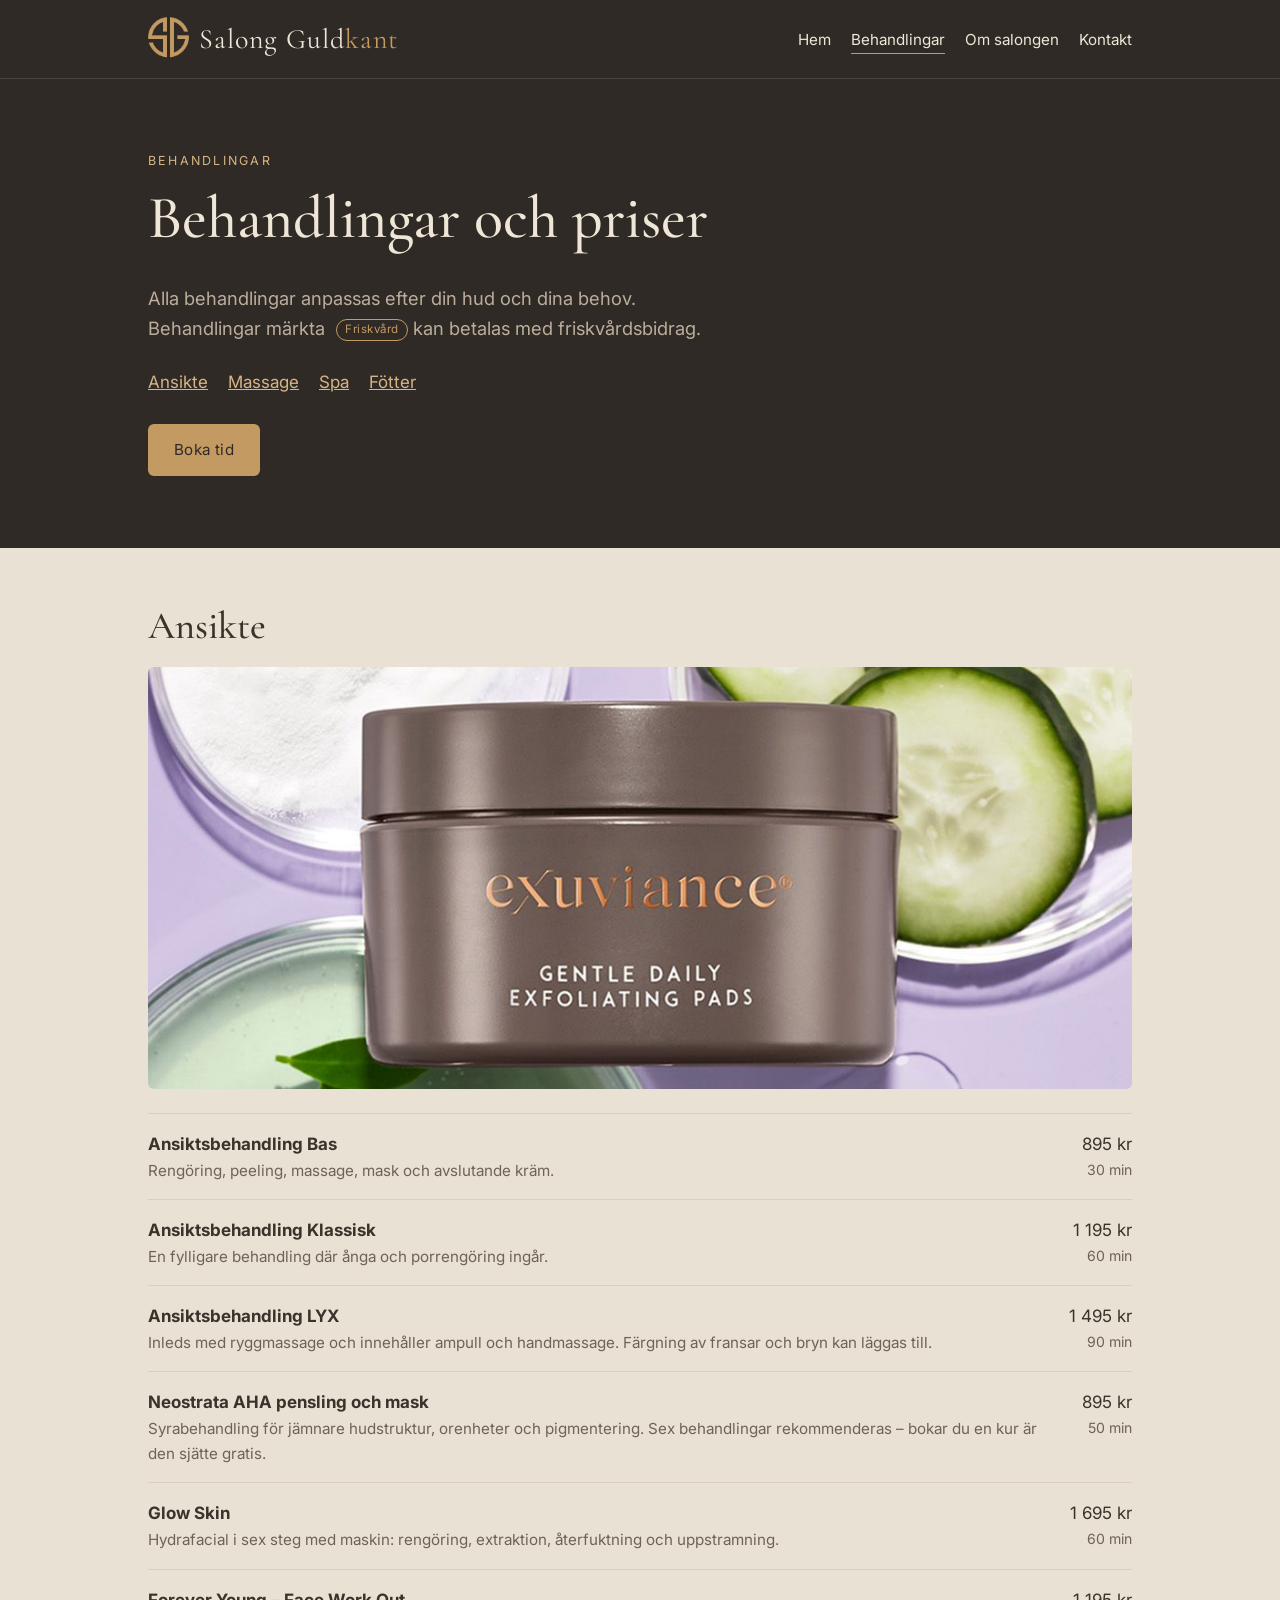
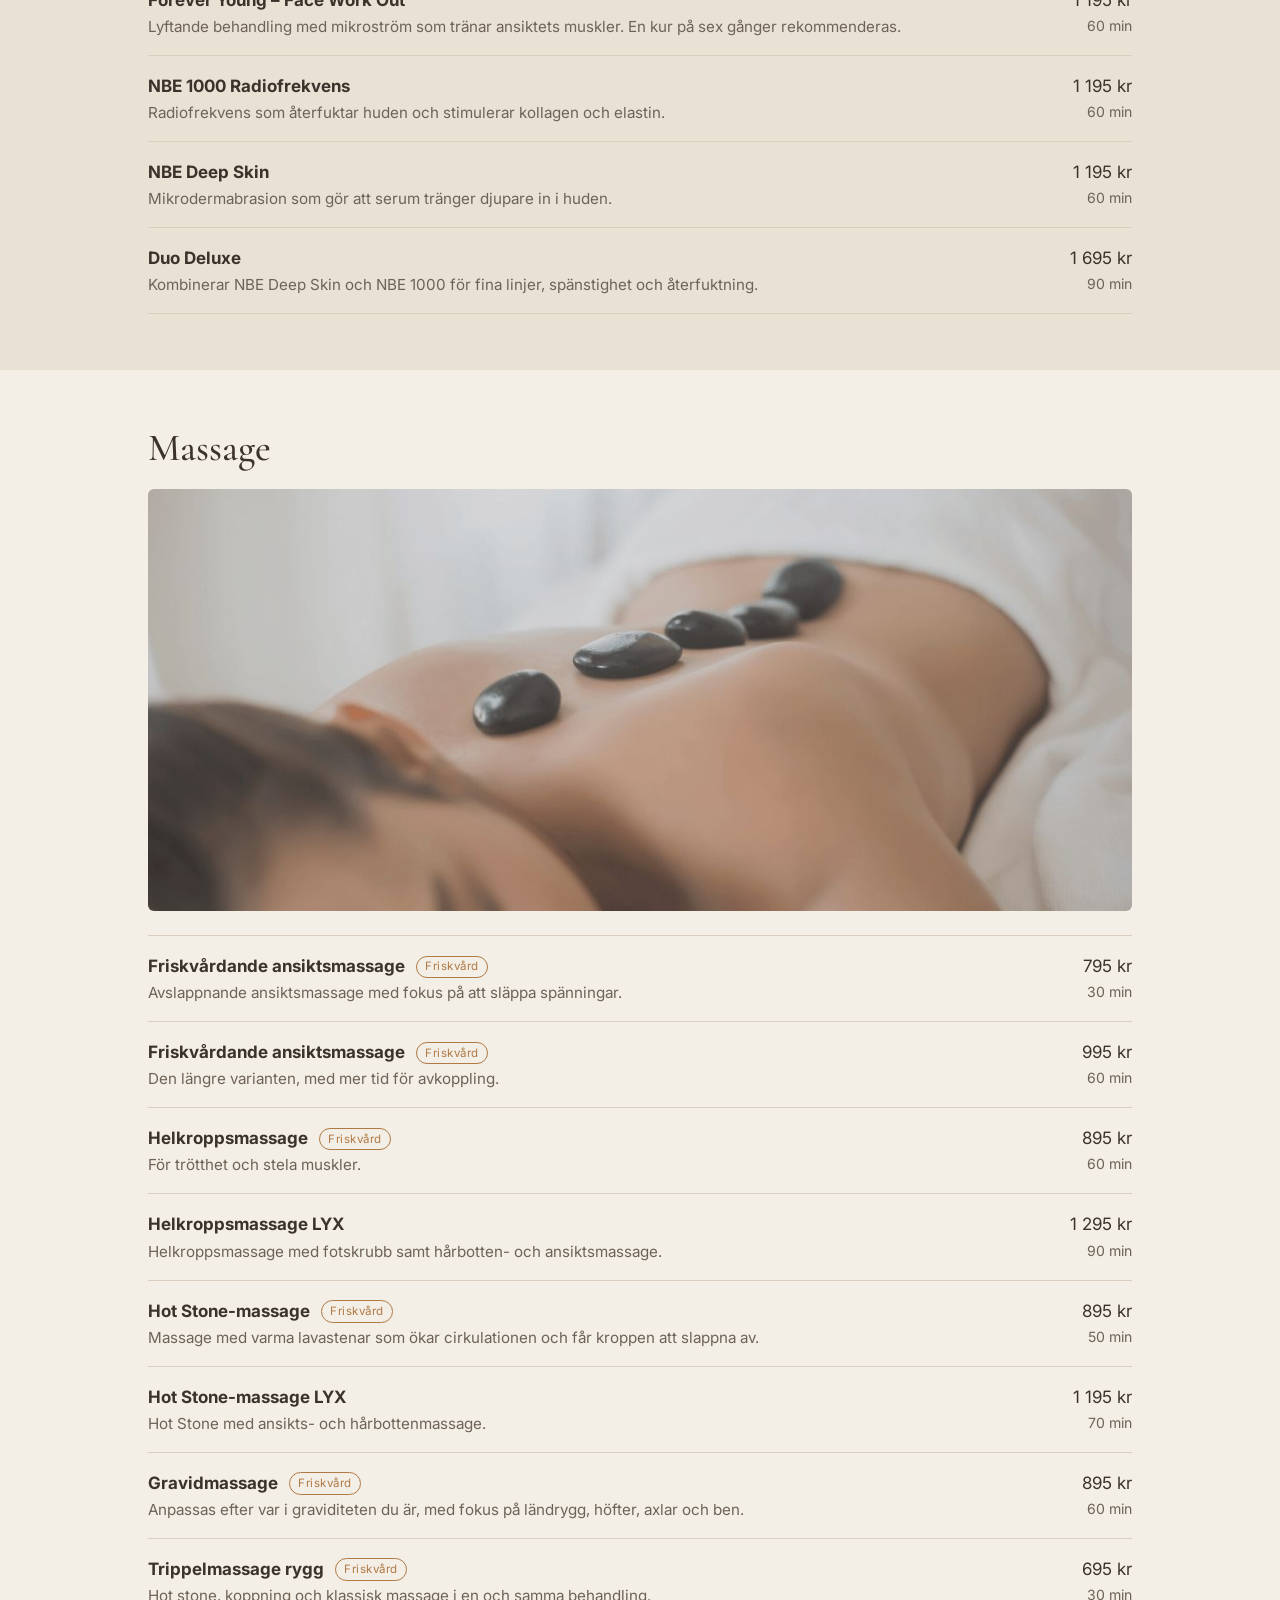
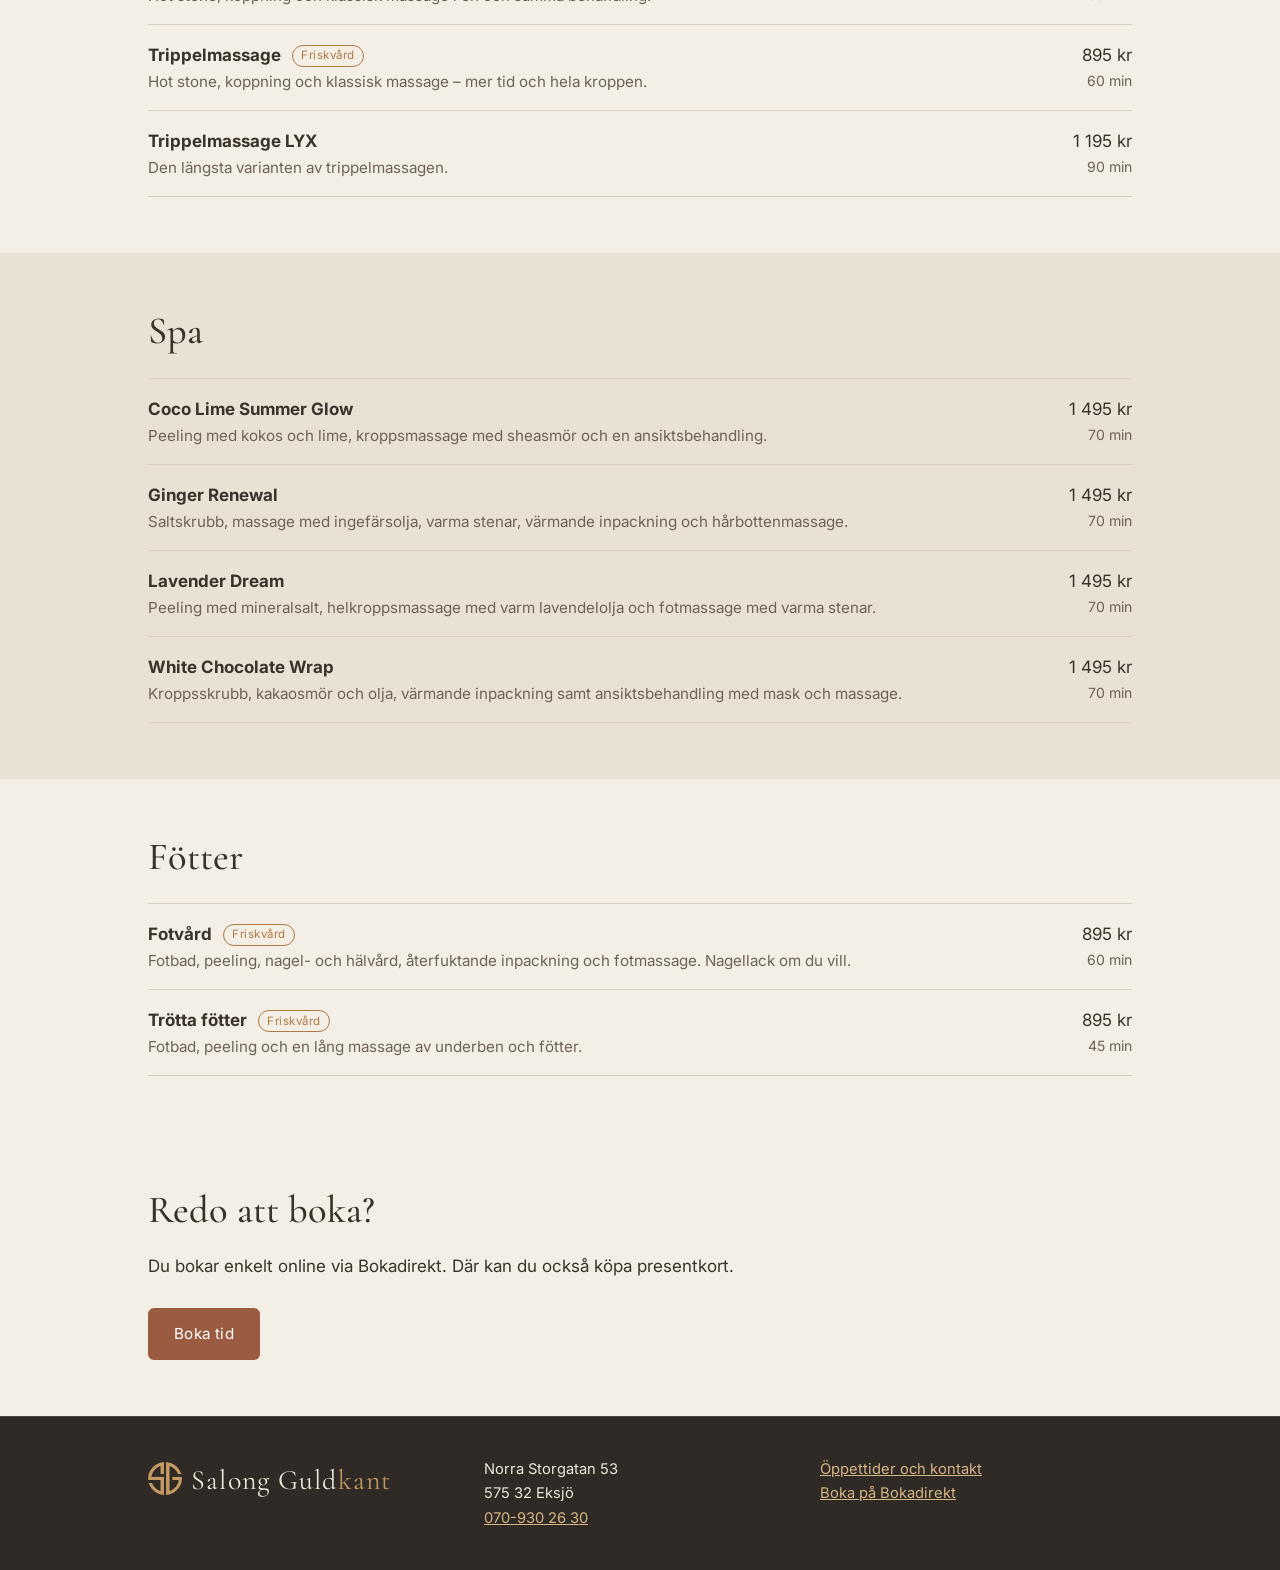
==== behandlingar.html @ a6090710 "Fast sidhuvud och bokningsrad på mobil Co-Authored-By: Claude Opus 5.5 <noreply@anthropic.com> Claud" ====
<!doctype html>
<html lang="sv">
<head>
  <meta charset="utf-8">
  <meta name="viewport" content="width=device-width, initial-scale=1">
  <title>Behandlingar och priser – Salong Guldkant, Eksjö</title>
  <meta name="description" content="Ansiktsbehandlingar, massage, spa och fotvård hos Salong Guldkant i Eksjö – med priser och tider.">
  <link rel="preconnect" href="https://fonts.googleapis.com">
  <link rel="preconnect" href="https://fonts.gstatic.com" crossorigin>
  <link href="https://fonts.googleapis.com/css2?family=Cormorant+Garamond:wght@500&family=Inter:wght@400;600&display=swap" rel="stylesheet">
  <link rel="stylesheet" href="css/style.css">
  <link rel="icon" type="image/png" href="bilder/favicon.png">
</head>
<body>

  <header class="sidhuvud">
    <div class="behallare">
      <a class="logga" href="index.html"><img src="bilder/logo.png" alt="" width="41" height="44"><span>Salong Guld<span class="guldtext">kant</span></span></a>
      <nav class="meny" aria-label="Huvudmeny">
        <ul>
          <li><a href="index.html">Hem</a></li>
          <li><a href="behandlingar.html" aria-current="page">Behandlingar</a></li>
          <li><a href="om.html">Om salongen</a></li>
          <li><a href="kontakt.html">Kontakt</a></li>
        </ul>
      </nav>
    </div>
  </header>

  <main>
    <section class="hjalte">
      <div class="behallare">
        <p class="overrubrik">Behandlingar</p>
        <h1>Behandlingar och priser</h1>
        <p class="ingress">Alla behandlingar anpassas efter din hud och dina behov. Behandlingar märkta <span class="etikett">Friskvård</span> kan betalas med friskvårdsbidrag.</p>
        <nav class="kategorinav" aria-label="Kategorier">
          <a href="#ansikte">Ansikte</a>
          <a href="#massage">Massage</a>
          <a href="#spa">Spa</a>
          <a href="#fotter">Fötter</a>
        </nav>
        <div class="knapprad">
          <a class="knapp" href="https://www.bokadirekt.se/places/salong-guldkant-137428" target="_blank" rel="noopener">Boka tid</a>
        </div>
      </div>
    </section>

    <section class="sektion sektion--yta" id="ansikte">
      <div class="behallare">
        <h2>Ansikte</h2>
        <figure class="sektionsbild"><img src="bilder/exuviance-exfoliating-pads.jpg" alt="Exuviance Gentle Daily Exfoliating Pads med gurka och gröna blad" loading="lazy"></figure>
        <ul class="prislista">
          <li>
            <span><strong>Ansiktsbehandling Bas</strong>
              <span class="beskrivning">Rengöring, peeling, massage, mask och avslutande kräm.</span></span>
            <span class="pris">895&nbsp;kr<span class="tid">30 min</span></span>
          </li>
          <li>
            <span><strong>Ansiktsbehandling Klassisk</strong>
              <span class="beskrivning">En fylligare behandling där ånga och porrengöring ingår.</span></span>
            <span class="pris">1&nbsp;195&nbsp;kr<span class="tid">60 min</span></span>
          </li>
          <li>
            <span><strong>Ansiktsbehandling LYX</strong>
              <span class="beskrivning">Inleds med ryggmassage och innehåller ampull och handmassage. Färgning av fransar och bryn kan läggas till.</span></span>
            <span class="pris">1&nbsp;495&nbsp;kr<span class="tid">90 min</span></span>
          </li>
          <li>
            <span><strong>Neostrata AHA pensling och mask</strong>
              <span class="beskrivning">Syrabehandling för jämnare hudstruktur, orenheter och pigmentering. Sex behandlingar rekommenderas – bokar du en kur är den sjätte gratis.</span></span>
            <span class="pris">895&nbsp;kr<span class="tid">50 min</span></span>
          </li>
          <li>
            <span><strong>Glow Skin</strong>
              <span class="beskrivning">Hydrafacial i sex steg med maskin: rengöring, extraktion, återfuktning och uppstramning.</span></span>
            <span class="pris">1&nbsp;695&nbsp;kr<span class="tid">60 min</span></span>
          </li>
          <li>
            <span><strong>Forever Young – Face Work Out</strong>
              <span class="beskrivning">Lyftande behandling med mikroström som tränar ansiktets muskler. En kur på sex gånger rekommenderas.</span></span>
            <span class="pris">1&nbsp;195&nbsp;kr<span class="tid">60 min</span></span>
          </li>
          <li>
            <span><strong>NBE 1000 Radiofrekvens</strong>
              <span class="beskrivning">Radiofrekvens som återfuktar huden och stimulerar kollagen och elastin.</span></span>
            <span class="pris">1&nbsp;195&nbsp;kr<span class="tid">60 min</span></span>
          </li>
          <li>
            <span><strong>NBE Deep Skin</strong>
              <span class="beskrivning">Mikrodermabrasion som gör att serum tränger djupare in i huden.</span></span>
            <span class="pris">1&nbsp;195&nbsp;kr<span class="tid">60 min</span></span>
          </li>
          <li>
            <span><strong>Duo Deluxe</strong>
              <span class="beskrivning">Kombinerar NBE Deep Skin och NBE 1000 för fina linjer, spänstighet och återfuktning.</span></span>
            <span class="pris">1&nbsp;695&nbsp;kr<span class="tid">90 min</span></span>
          </li>
        </ul>
      </div>
    </section>
    <section class="sektion" id="massage">
      <div class="behallare">
        <h2>Massage</h2>
        <figure class="sektionsbild"><img src="bilder/hot-stone.jpg" alt="Varma stenar på ryggen under en hot stone-massage" loading="lazy"></figure>
        <ul class="prislista">
          <li>
            <span><strong>Friskvårdande ansiktsmassage</strong> <span class="etikett">Friskvård</span>
              <span class="beskrivning">Avslappnande ansiktsmassage med fokus på att släppa spänningar.</span></span>
            <span class="pris">795&nbsp;kr<span class="tid">30 min</span></span>
          </li>
          <li>
            <span><strong>Friskvårdande ansiktsmassage</strong> <span class="etikett">Friskvård</span>
              <span class="beskrivning">Den längre varianten, med mer tid för avkoppling.</span></span>
            <span class="pris">995&nbsp;kr<span class="tid">60 min</span></span>
          </li>
          <li>
            <span><strong>Helkroppsmassage</strong> <span class="etikett">Friskvård</span>
              <span class="beskrivning">För trötthet och stela muskler.</span></span>
            <span class="pris">895&nbsp;kr<span class="tid">60 min</span></span>
          </li>
          <li>
            <span><strong>Helkroppsmassage LYX</strong>
              <span class="beskrivning">Helkroppsmassage med fotskrubb samt hårbotten- och ansiktsmassage.</span></span>
            <span class="pris">1&nbsp;295&nbsp;kr<span class="tid">90 min</span></span>
          </li>
          <li>
            <span><strong>Hot Stone-massage</strong> <span class="etikett">Friskvård</span>
              <span class="beskrivning">Massage med varma lavastenar som ökar cirkulationen och får kroppen att slappna av.</span></span>
            <span class="pris">895&nbsp;kr<span class="tid">50 min</span></span>
          </li>
          <li>
            <span><strong>Hot Stone-massage LYX</strong>
              <span class="beskrivning">Hot Stone med ansikts- och hårbottenmassage.</span></span>
            <span class="pris">1&nbsp;195&nbsp;kr<span class="tid">70 min</span></span>
          </li>
          <li>
            <span><strong>Gravidmassage</strong> <span class="etikett">Friskvård</span>
              <span class="beskrivning">Anpassas efter var i graviditeten du är, med fokus på ländrygg, höfter, axlar och ben.</span></span>
            <span class="pris">895&nbsp;kr<span class="tid">60 min</span></span>
          </li>
          <li>
            <span><strong>Trippelmassage rygg</strong> <span class="etikett">Friskvård</span>
              <span class="beskrivning">Hot stone, koppning och klassisk massage i en och samma behandling.</span></span>
            <span class="pris">695&nbsp;kr<span class="tid">30 min</span></span>
          </li>
          <li>
            <span><strong>Trippelmassage</strong> <span class="etikett">Friskvård</span>
              <span class="beskrivning">Hot stone, koppning och klassisk massage – mer tid och hela kroppen.</span></span>
            <span class="pris">895&nbsp;kr<span class="tid">60 min</span></span>
          </li>
          <li>
            <span><strong>Trippelmassage LYX</strong>
              <span class="beskrivning">Den längsta varianten av trippelmassagen.</span></span>
            <span class="pris">1&nbsp;195&nbsp;kr<span class="tid">90 min</span></span>
          </li>
        </ul>
      </div>
    </section>
    <section class="sektion sektion--yta" id="spa">
      <div class="behallare">
        <h2>Spa</h2>
        <ul class="prislista">
          <li>
            <span><strong>Coco Lime Summer Glow</strong>
              <span class="beskrivning">Peeling med kokos och lime, kroppsmassage med sheasmör och en ansiktsbehandling.</span></span>
            <span class="pris">1&nbsp;495&nbsp;kr<span class="tid">70 min</span></span>
          </li>
          <li>
            <span><strong>Ginger Renewal</strong>
              <span class="beskrivning">Saltskrubb, massage med ingefärsolja, varma stenar, värmande inpackning och hårbottenmassage.</span></span>
            <span class="pris">1&nbsp;495&nbsp;kr<span class="tid">70 min</span></span>
          </li>
          <li>
            <span><strong>Lavender Dream</strong>
              <span class="beskrivning">Peeling med mineralsalt, helkroppsmassage med varm lavendelolja och fotmassage med varma stenar.</span></span>
            <span class="pris">1&nbsp;495&nbsp;kr<span class="tid">70 min</span></span>
          </li>
          <li>
            <span><strong>White Chocolate Wrap</strong>
              <span class="beskrivning">Kroppsskrubb, kakaosmör och olja, värmande inpackning samt ansiktsbehandling med mask och massage.</span></span>
            <span class="pris">1&nbsp;495&nbsp;kr<span class="tid">70 min</span></span>
          </li>
        </ul>
      </div>
    </section>
    <section class="sektion" id="fotter">
      <div class="behallare">
        <h2>Fötter</h2>
        <ul class="prislista">
          <li>
            <span><strong>Fotvård</strong> <span class="etikett">Friskvård</span>
              <span class="beskrivning">Fotbad, peeling, nagel- och hälvård, återfuktande inpackning och fotmassage. Nagellack om du vill.</span></span>
            <span class="pris">895&nbsp;kr<span class="tid">60 min</span></span>
          </li>
          <li>
            <span><strong>Trötta fötter</strong> <span class="etikett">Friskvård</span>
              <span class="beskrivning">Fotbad, peeling och en lång massage av underben och fötter.</span></span>
            <span class="pris">895&nbsp;kr<span class="tid">45 min</span></span>
          </li>
        </ul>
      </div>
    </section>

    <section class="sektion">
      <div class="behallare">
        <h2>Redo att boka?</h2>
        <p>Du bokar enkelt online via Bokadirekt. Där kan du också köpa presentkort.</p>
        <div class="knapprad">
          <a class="knapp" href="https://www.bokadirekt.se/places/salong-guldkant-137428" target="_blank" rel="noopener">Boka tid</a>
        </div>
      </div>
    </section>
  </main>

  <footer class="sidfot">
    <div class="behallare">
      <div>
        <p class="logga"><img src="bilder/logo.png" alt="" width="34" height="36"><span>Salong Guld<span class="guldtext">kant</span></span></p>
      </div>
      <div>
        <p>Norra Storgatan 53<br>575 32 Eksjö</p>
        <p><a href="tel:+46709302630">070-930 26 30</a></p>
      </div>
      <div>
        <p><a href="kontakt.html">Öppettider och kontakt</a></p>
        <p><a href="https://www.bokadirekt.se/places/salong-guldkant-137428" target="_blank" rel="noopener">Boka på Bokadirekt</a></p>
      </div>
    </div>
  </footer>

  <div class="bokaband">
    <a class="knapp knapp--ljus" href="tel:+46709302630">Ring</a>
    <a class="knapp" href="https://www.bokadirekt.se/places/salong-guldkant-137428" target="_blank" rel="noopener">Boka tid</a>
  </div>
  <script src="js/meny.js"></script>
</body>
</html>
---- css/style.css ----
/* Guldkant – stilmall
   Färger och typsnitt ligger som variabler här nedan.
   Ändra dem när salongsägaren har bestämt stilen – resten av sidan följer med. */

:root {
  /* Ljust innehåll – linne och sand */
  --bakgrund: #f3eee6;
  --yta: #e9e1d4;
  --text: #3b332b;
  --text-dampad: #6e6357;
  --guld: #b07a45;          /* ockra/brons */
  --guld-mork: #8f5a3c;     /* länkar på ljus bakgrund */
  --linje: #d9cebf;
  --knapp: #9a5b40;         /* terrakotta */
  --knapp-text: #ffffff;

  --typsnitt-rubrik: "Cormorant Garamond", Georgia, serif;
  --typsnitt-text: "Inter", system-ui, -apple-system, "Segoe UI", sans-serif;

  --max-bredd: 64rem;
  --radie: 6px;
}

*,
*::before,
*::after { box-sizing: border-box; }

body {
  margin: 0;
  background: var(--bakgrund);
  color: var(--text);
  font-family: var(--typsnitt-text);
  font-size: 1.0625rem;
  line-height: 1.65;
}

img { max-width: 100%; height: auto; display: block; }

a { color: var(--guld-mork); }
a:hover { color: var(--text); }

h1, h2, h3 {
  font-family: var(--typsnitt-rubrik);
  font-weight: 500;
  line-height: 1.15;
  margin: 0 0 0.5em;
}
h1 { font-size: clamp(2.4rem, 7vw, 3.75rem); }
h2 { font-size: clamp(1.8rem, 4.5vw, 2.4rem); }
h3 { font-size: 1.4rem; }

p { margin: 0 0 1em; }

.behallare {
  width: 100%;
  max-width: var(--max-bredd);
  margin: 0 auto;
  padding: 0 1.25rem;
}

/* Platshållare – syns tydligt så att inget glöms bort */
.fyll-i {
  background: #f1dfb8;
  color: #5a4317;
  padding: 0 0.3em;
  border-radius: 3px;
  font-style: normal;
}

/* ---------- Sidhuvud ---------- */
.sidhuvud {
  border-bottom: 1px solid var(--linje);
  background: var(--bakgrund);
}
.sidhuvud .behallare {
  display: flex;
  flex-wrap: wrap;
  align-items: center;
  justify-content: space-between;
  gap: 0.75rem 1.5rem;
  padding-top: 1rem;
  padding-bottom: 1rem;
}
.logga {
  display: inline-flex;
  align-items: center;
  gap: 0.6rem;
  margin: 0;
  font-family: var(--typsnitt-rubrik);
  font-size: 1.75rem;
  letter-spacing: 0.04em;
  color: var(--text);
  text-decoration: none;
}
.logga img { height: 44px; width: auto; }
.sidfot .logga img { height: 36px; width: auto; }
.logga .guldtext { color: var(--guld); }

.meny ul {
  list-style: none;
  margin: 0;
  padding: 0;
  display: flex;
  flex-wrap: wrap;
  gap: 0.25rem 1.25rem;
}
.meny a {
  color: var(--text);
  text-decoration: none;
  font-size: 0.95rem;
  padding: 0.25rem 0;
  border-bottom: 1px solid transparent;
}
.meny a:hover,
.meny a[aria-current="page"] { border-bottom-color: var(--guld); }

/* ---------- Knappar ---------- */
.knapp {
  display: inline-block;
  background: var(--knapp);
  color: var(--knapp-text);
  text-decoration: none;
  padding: 0.85rem 1.6rem;
  border-radius: var(--radie);
  font-size: 0.95rem;
  letter-spacing: 0.03em;
}
.knapp:hover { background: var(--text); color: var(--bakgrund); }
.knapp--ljus {
  background: transparent;
  color: var(--text);
  border: 1px solid var(--text);
}
.knapp--ljus:hover { background: var(--text); color: var(--bakgrund); }

/* ---------- Sektioner ---------- */
.sektion { padding: 3.5rem 0; }
.sektion--yta { background: var(--yta); }

.hjalte { padding: 4.5rem 0 4rem; }
.hjalte .ingress {
  font-size: 1.15rem;
  color: var(--text-dampad);
  max-width: 36rem;
}
.knapprad {
  display: flex;
  flex-wrap: wrap;
  gap: 0.75rem;
  margin-top: 1.75rem;
}

.overrubrik {
  text-transform: uppercase;
  letter-spacing: 0.18em;
  font-size: 0.78rem;
  color: var(--guld-mork);
  margin-bottom: 0.75rem;
}

/* Kort */
.kortgrupp {
  display: grid;
  gap: 1.25rem;
  grid-template-columns: 1fr;
  margin-top: 2rem;
}
.kort {
  background: var(--yta);
  border: 1px solid var(--linje);
  border-radius: var(--radie);
  padding: 1.5rem;
}
.sektion--yta .kort { background: var(--bakgrund); }

/* Behandlingslista */
.prislista {
  list-style: none;
  margin: 1.5rem 0 0;
  padding: 0;
  border-top: 1px solid var(--linje);
}
.prislista li {
  display: flex;
  justify-content: space-between;
  gap: 1rem;
  padding: 1rem 0;
  border-bottom: 1px solid var(--linje);
}
.prislista .beskrivning {
  display: block;
  color: var(--text-dampad);
  font-size: 0.95rem;
}
.prislista .pris { white-space: nowrap; text-align: right; }
.prislista .tid {
  display: block;
  color: var(--text-dampad);
  font-size: 0.88rem;
}
.etikett {
  display: inline-block;
  margin-left: 0.4rem;
  padding: 0.05rem 0.5rem;
  border: 1px solid var(--guld);
  border-radius: 999px;
  color: var(--guld);
  font-size: 0.72rem;
  letter-spacing: 0.04em;
  vertical-align: 0.15em;
}
.kategorinav {
  display: flex;
  flex-wrap: wrap;
  gap: 0.5rem 1.25rem;
  margin-top: 1.5rem;
}

/* Betyg */
.betyg {
  font-family: var(--typsnitt-rubrik);
  font-size: 3rem;
  color: var(--guld);
  line-height: 1;
  margin: 0 0 0.25rem;
}

/* Kontaktuppgifter */
.uppgifter dt {
  font-weight: 600;
  margin-top: 1rem;
}
.uppgifter dd { margin: 0.15rem 0 0; }

/* ---------- Sidfot ---------- */
.sidfot {
  border-top: 1px solid var(--linje);
  padding: 2.5rem 0;
  color: var(--text-dampad);
  font-size: 0.92rem;
}
.sidfot .behallare {
  display: grid;
  gap: 1.5rem;
}
.sidfot p { margin: 0; }


/* ---------- Mörk ram: sidhuvud, inledning och sidfot ---------- */
.sidhuvud,
.hjalte,
.sidfot {
  --bakgrund: #2f2a25;      /* mörk mylla */
  --yta: #3a342e;
  --text: #efe6d8;
  --text-dampad: #bcae9c;
  --guld: #c39a62;
  --guld-mork: #d6b585;
  --linje: #4b4239;
  --knapp: #c39a62;         /* ockra knapp mot mörk bakgrund */
  --knapp-text: #2f2a25;
  background: var(--bakgrund);
  color: var(--text);
}

/* ---------- Större skärmar ---------- */
@media (min-width: 48rem) {
  .kortgrupp { grid-template-columns: repeat(2, 1fr); }
  .tva-kolumner {
    display: grid;
    grid-template-columns: 1fr 1fr;
    gap: 3rem;
    align-items: start;
  }
  .sidfot .behallare { grid-template-columns: repeat(3, 1fr); }
  .hjalte { padding: 6.5rem 0 5.5rem; }
}
@media (min-width: 64rem) {
  .kortgrupp { grid-template-columns: repeat(4, 1fr); }
}

/* ---------- Bilder ---------- */
.hjalte-rutnat {
  display: grid;
  gap: 2.5rem;
  align-items: center;
}
.hjalte-bild,
.sektionsbild { margin: 0; }
.hjalte-bild img {
  width: 100%;
  aspect-ratio: 4 / 5;
  max-height: 34rem;
  object-fit: cover;
  border-radius: var(--radie);
}
.sektionsbild img {
  width: 100%;
  aspect-ratio: 21 / 9;
  object-fit: cover;
  border-radius: var(--radie);
  margin-top: 1rem;
}
.bildrad {
  display: grid;
  gap: 1rem;
  grid-template-columns: 1fr;
  margin-top: 2rem;
}
.bildrad img {
  width: 100%;
  aspect-ratio: 4 / 5;
  object-fit: cover;
  border-radius: var(--radie);
}
.ingress-text {
  max-width: 40rem;
  color: var(--text-dampad);
}
@media (min-width: 48rem) {
  .hjalte-rutnat { grid-template-columns: 1.3fr 1fr; gap: 3.5rem; }
  .bildrad { grid-template-columns: repeat(3, 1fr); }
  .hjalte { padding: 4.5rem 0; }
}

.portratt { margin: 0; }
.portratt img {
  width: 100%;
  max-width: 26rem;
  border-radius: var(--radie);
}
.portratt--liten img { max-width: 16rem; margin-top: 1rem; }
.annonsbild {
  display: block;
  margin-top: 2.5rem;
  border-radius: var(--radie);
  overflow: hidden;
}
.annonsbild img { width: 100%; transition: transform 0.3s ease; }
.annonsbild:hover img { transform: scale(1.01); }

/* SHR-märke */
.sigill {
  display: flex;
  align-items: center;
  gap: 1rem;
  margin: 0.5rem 0 1.75rem;
  padding: 1rem;
  border: 1px solid var(--linje);
  border-radius: var(--radie);
}
.sigill img { width: 6.5rem; height: auto; flex-shrink: 0; }
.sigill p { margin: 0; font-size: 0.95rem; color: var(--text-dampad); }
.portratt + .sigill { max-width: 26rem; margin-top: 1rem; }

/* ---------- Fast sidhuvud och bokningsrad ---------- */
.sidhuvud {
  position: sticky;
  top: 0;
  z-index: 50;
  transition: transform 0.25s ease;
}
.sidhuvud.dold { transform: translateY(-100%); }
[id] { scroll-margin-top: 6rem; }

.bokaband { display: none; }
@media (max-width: 47.99rem) {
  .bokaband {
    --bakgrund: #2f2a25;
    --text: #efe6d8;
    --knapp: #c39a62;
    --knapp-text: #2f2a25;
    position: fixed;
    left: 0;
    right: 0;
    bottom: 0;
    z-index: 40;
    display: flex;
    gap: 0.6rem;
    padding: 0.6rem 1rem calc(0.6rem + env(safe-area-inset-bottom));
    background: var(--bakgrund);
    border-top: 1px solid #4b4239;
  }
  .bokaband .knapp { flex: 1; text-align: center; padding: 0.75rem 1rem; }
  .bokaband .knapp--ljus { flex: 0 0 auto; }
  body { padding-bottom: 4.75rem; }
  .sidhuvud .behallare { padding-top: 0.75rem; padding-bottom: 0.75rem; }
  .sidhuvud .logga { font-size: 1.5rem; }
  .sidhuvud .logga img { height: 38px; }
}
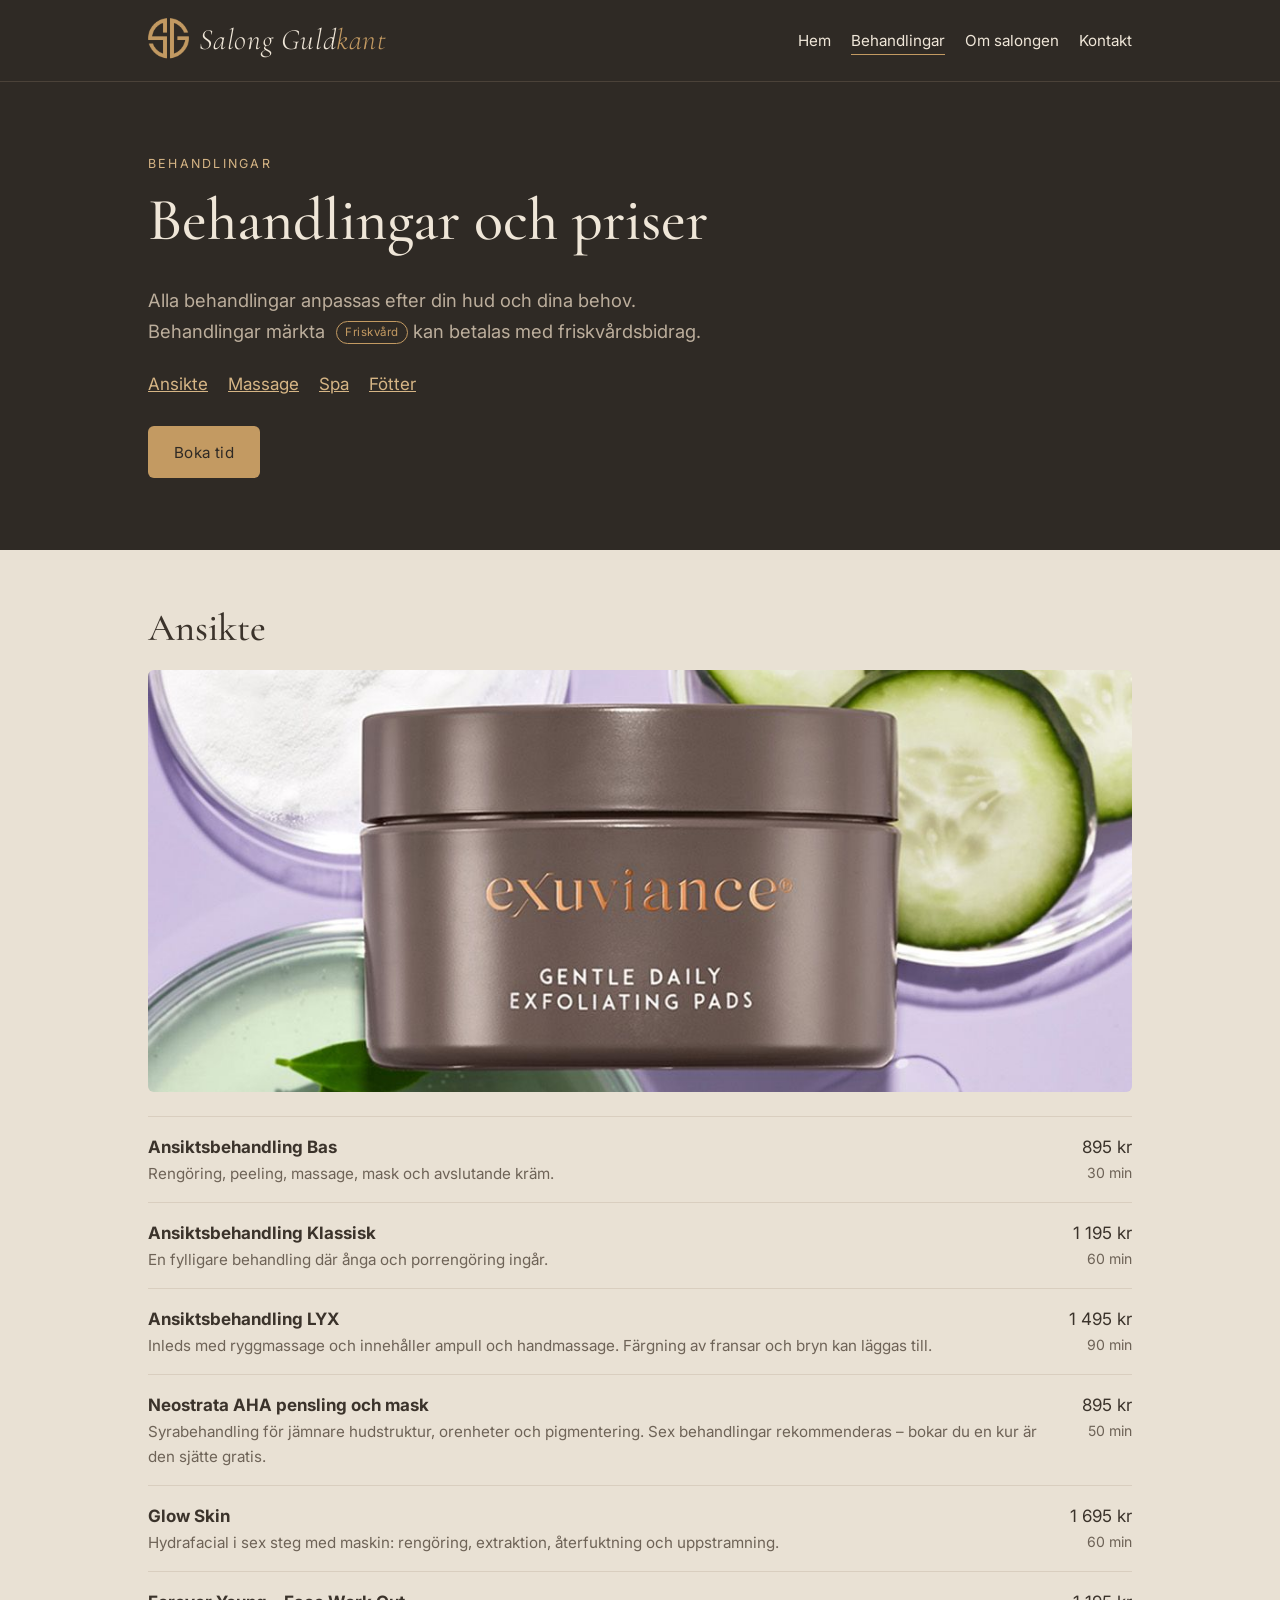
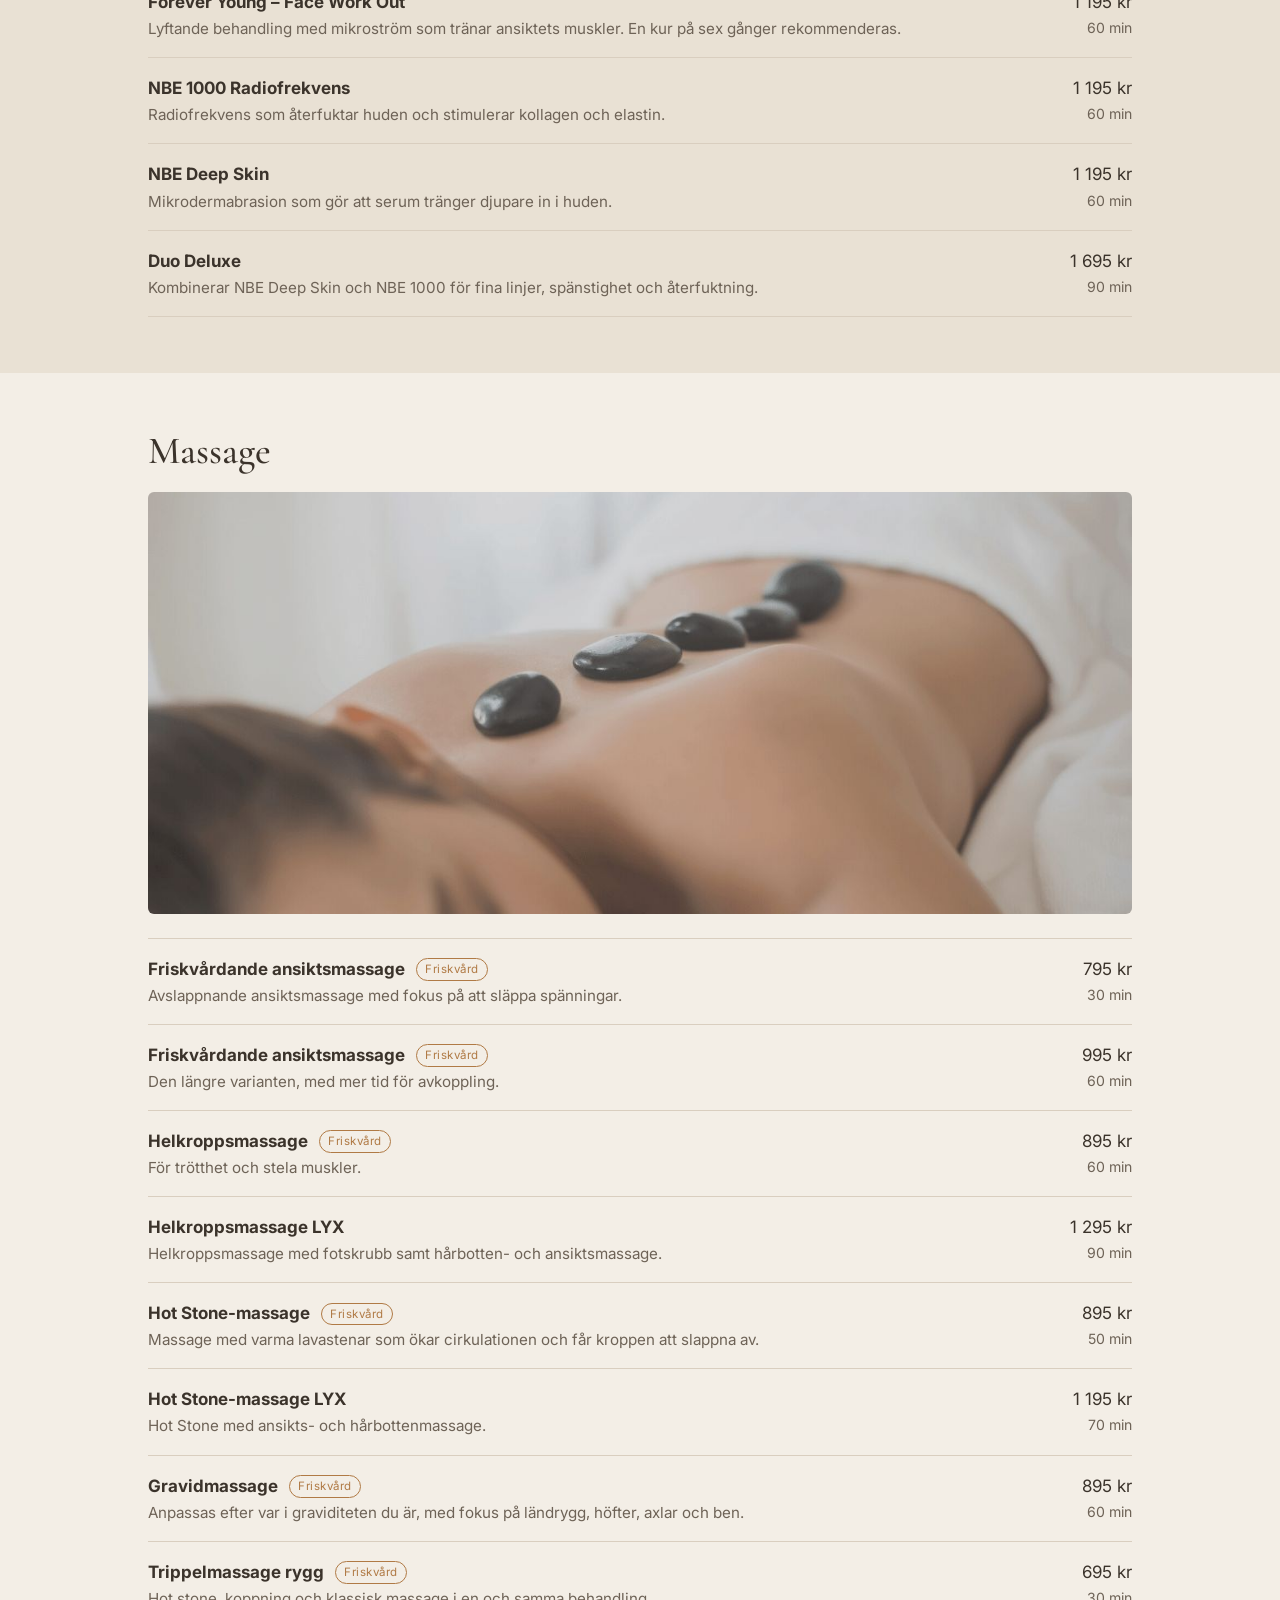
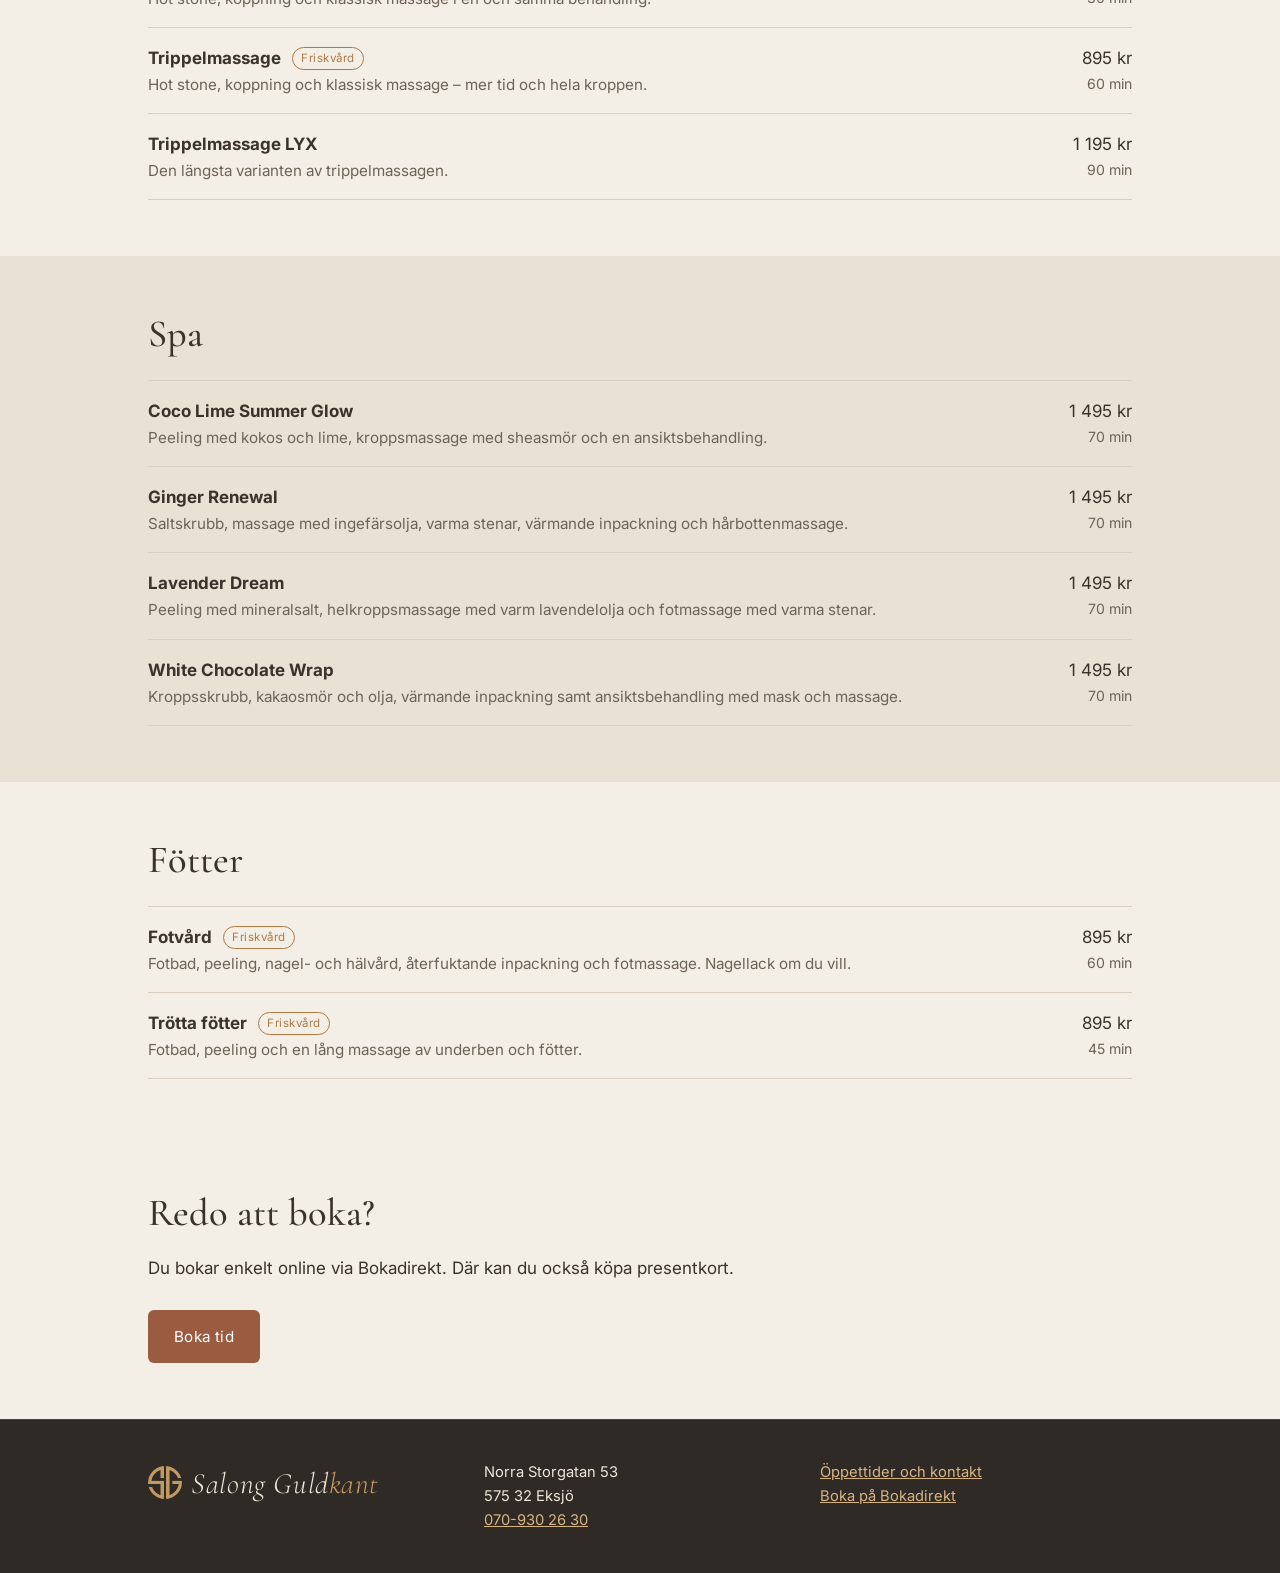
==== commit c49f8d59: "Salongens namn i Cormorant Garamond lätt kursiv Co-Authored-By: Claude Opus 5.5 <noreply@anthropic.c" ====
--- a/behandlingar.html
+++ b/behandlingar.html
@@ -7,7 +7,7 @@
   <meta name="description" content="Ansiktsbehandlingar, massage, spa och fotvård hos Salong Guldkant i Eksjö – med priser och tider.">
   <link rel="preconnect" href="https://fonts.googleapis.com">
   <link rel="preconnect" href="https://fonts.gstatic.com" crossorigin>
-  <link href="https://fonts.googleapis.com/css2?family=Cormorant+Garamond:wght@500&family=Inter:wght@400;600&display=swap" rel="stylesheet">
+  <link href="https://fonts.googleapis.com/css2?family=Cormorant+Garamond:ital,wght@0,500;1,300&family=Inter:wght@400;600&display=swap" rel="stylesheet">
   <link rel="stylesheet" href="css/style.css">
   <link rel="icon" type="image/png" href="bilder/favicon.png">
 </head>
--- a/css/style.css
+++ b/css/style.css
@@ -87,8 +87,10 @@
   gap: 0.6rem;
   margin: 0;
   font-family: var(--typsnitt-rubrik);
-  font-size: 1.75rem;
-  letter-spacing: 0.04em;
+  font-size: 1.85rem;
+  font-weight: 300;        /* Cormorant Garamond Light Italic – valt 2026-11-10 */
+  font-style: italic;
+  letter-spacing: 0.02em;
   color: var(--text);
   text-decoration: none;
 }
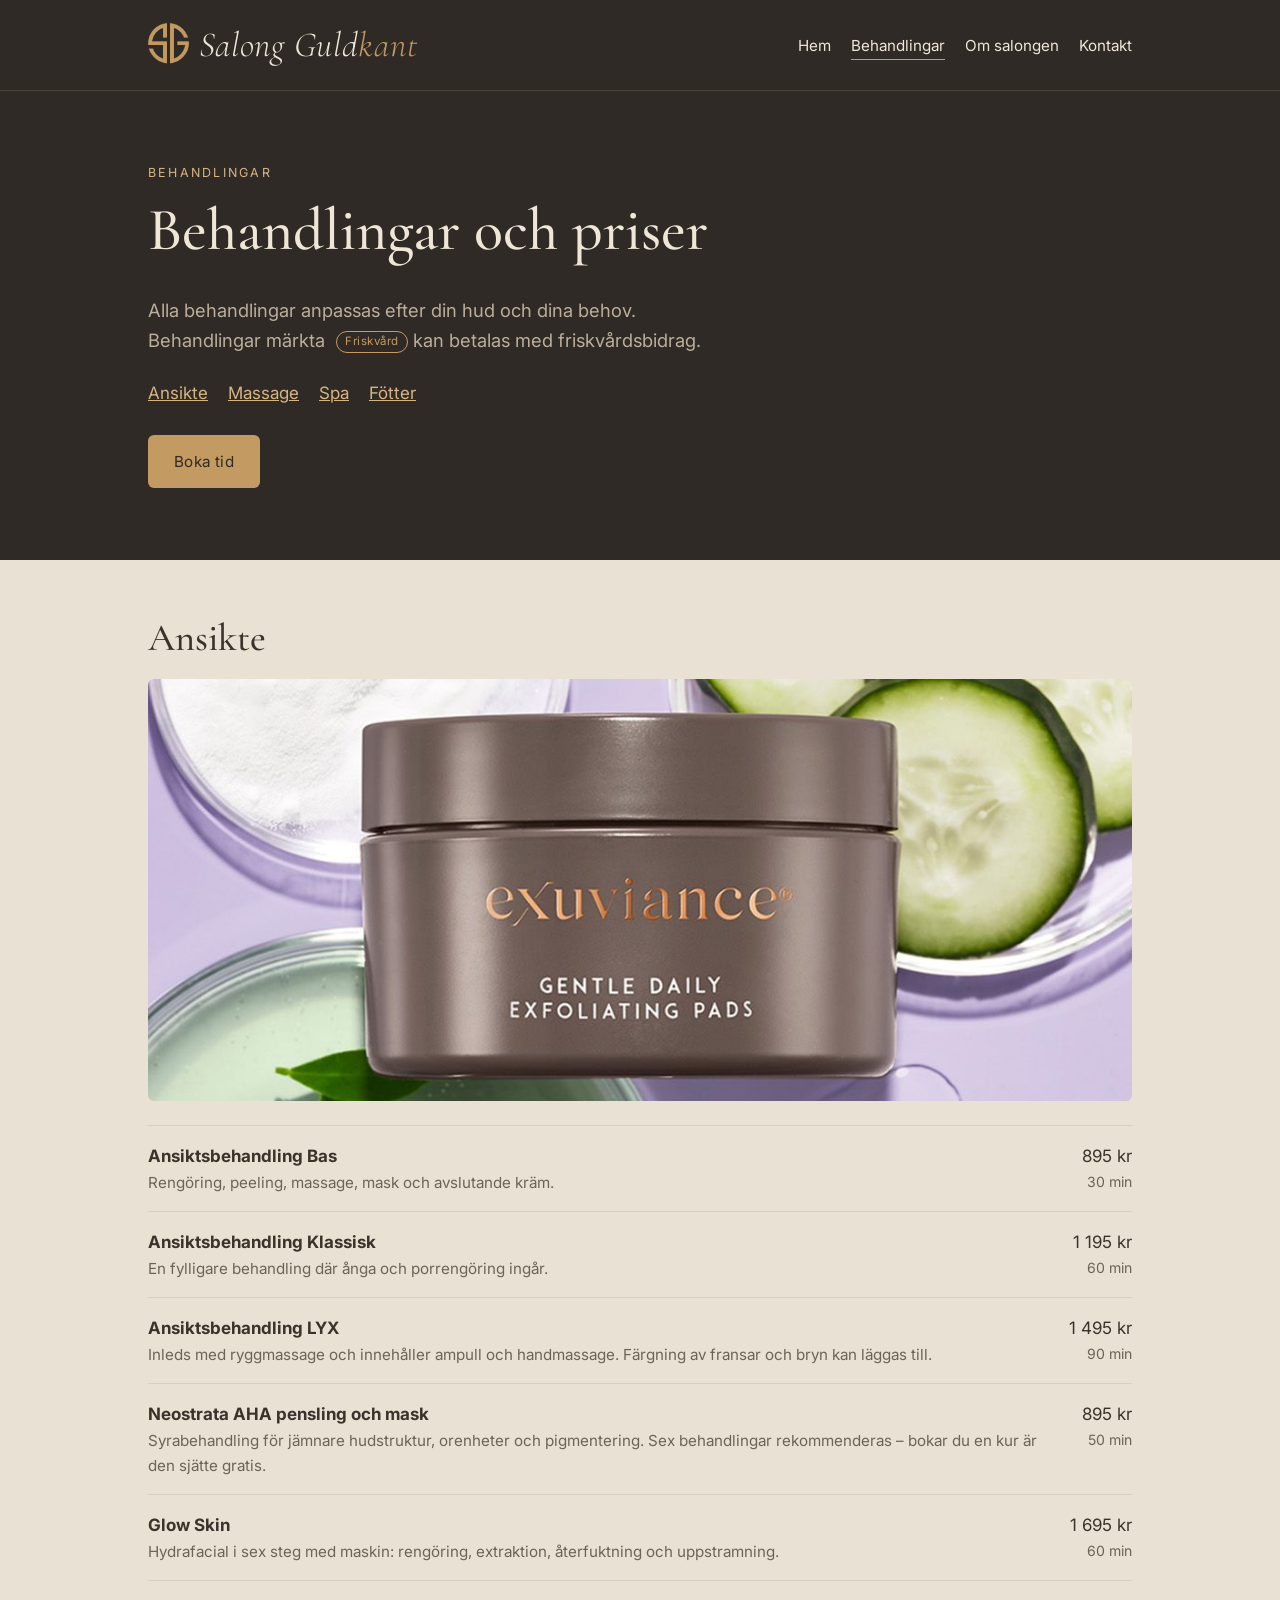
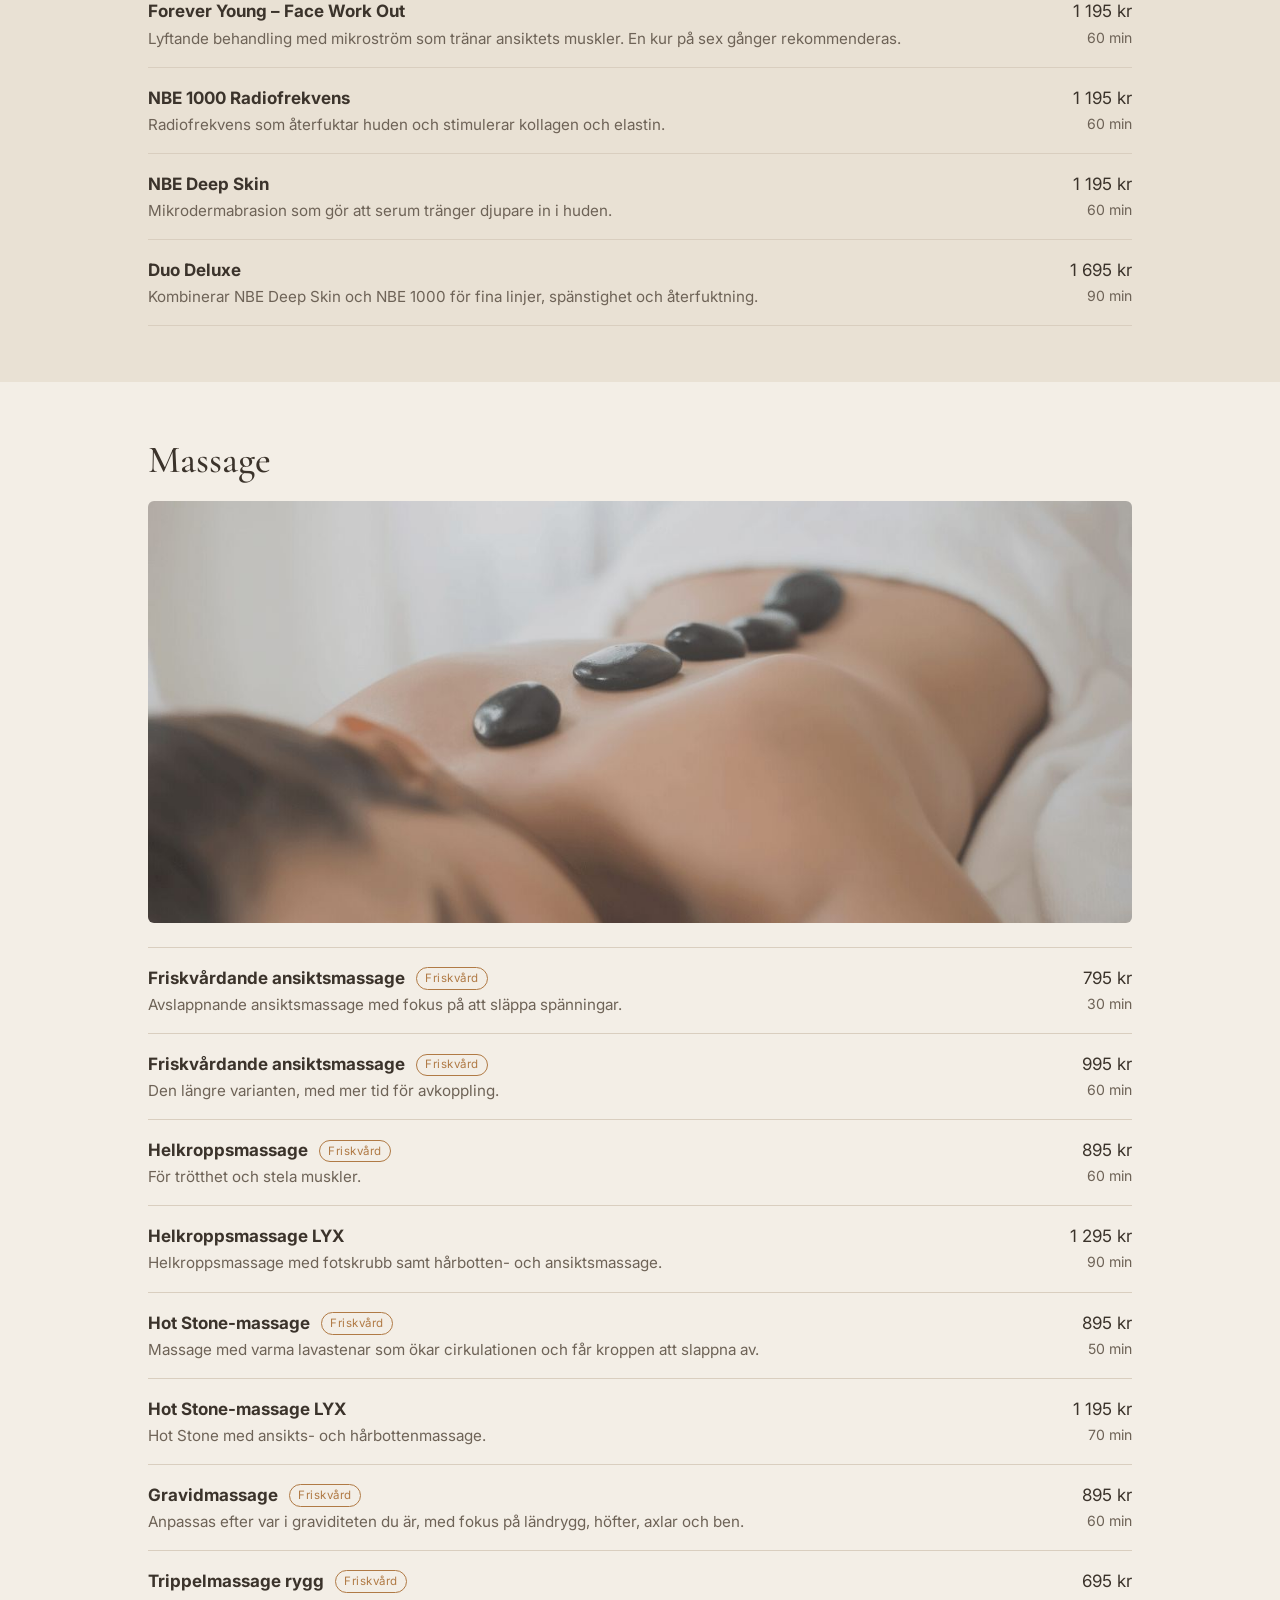
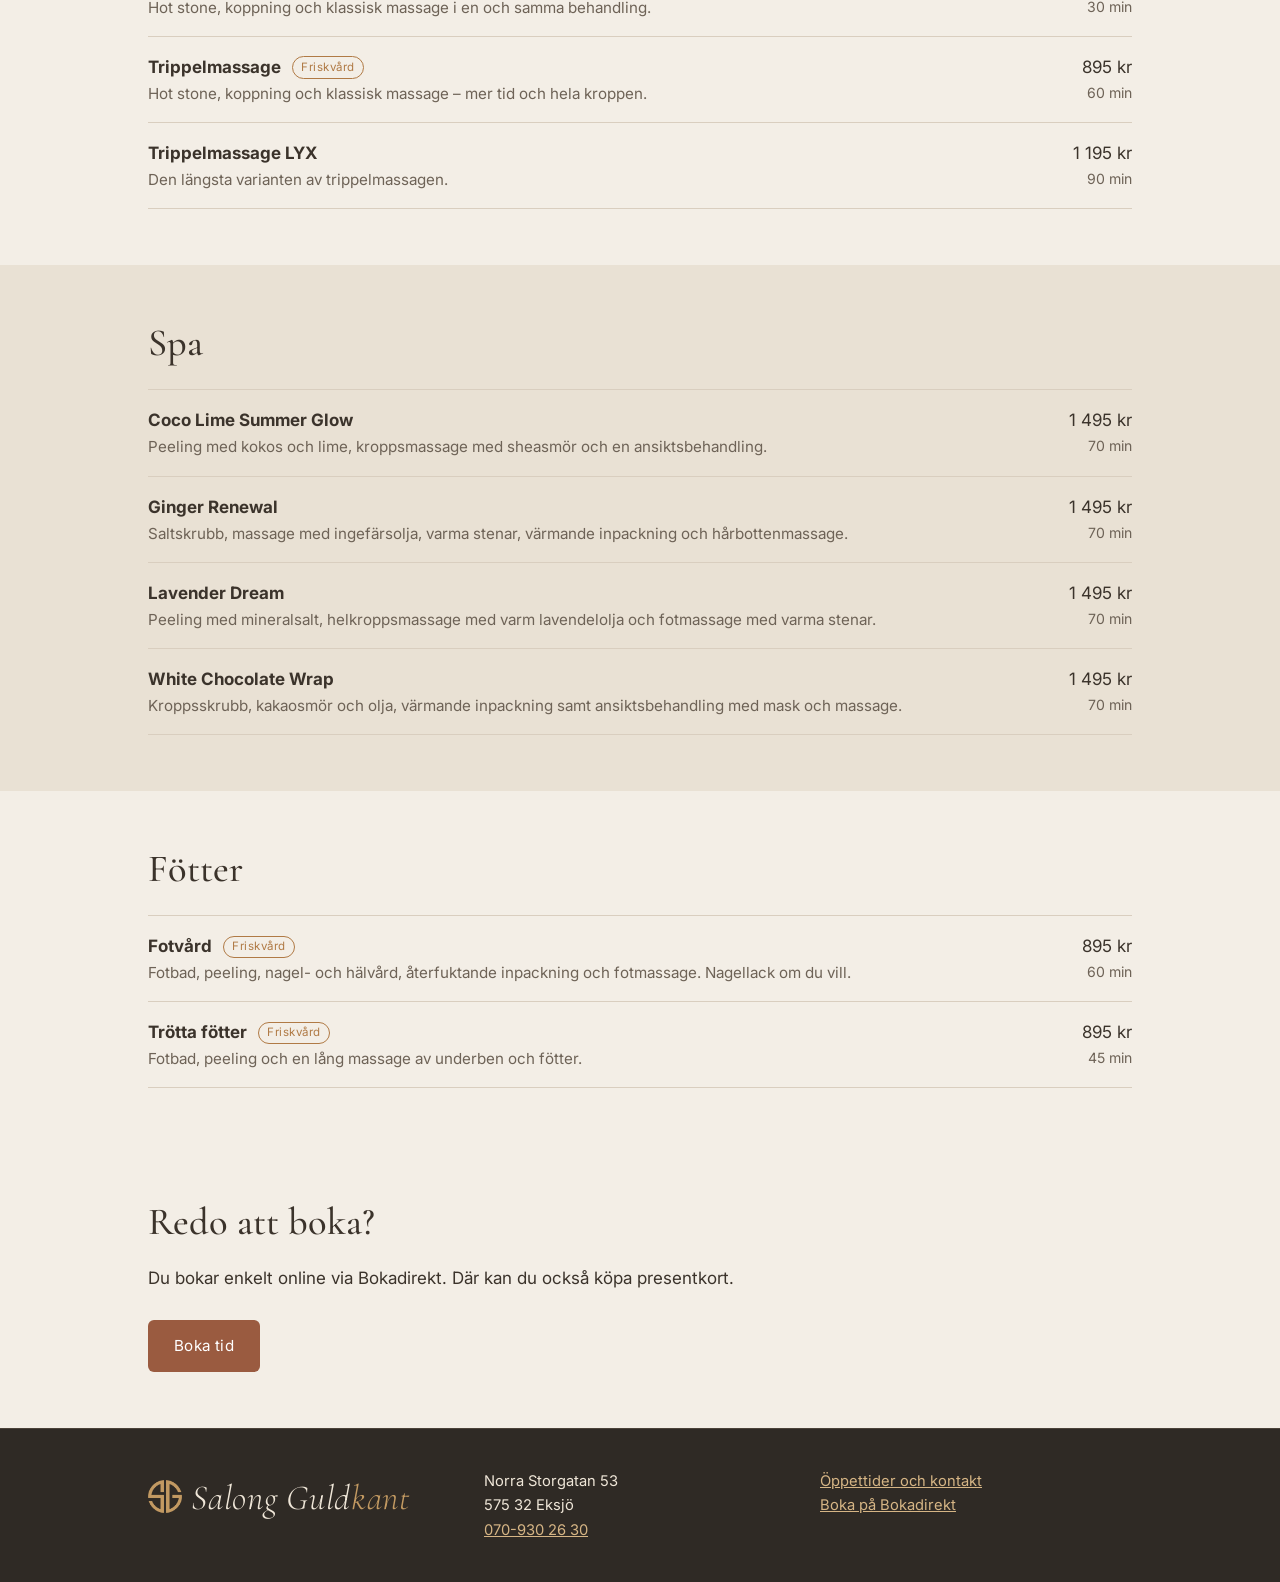
==== commit 05b416b9: "Versionsnummer på stilmall och skript så att webbläsaren hämtar senaste versionen Co-Authored-By: Cl" ====
--- a/behandlingar.html
+++ b/behandlingar.html
@@ -8,7 +8,7 @@
   <link rel="preconnect" href="https://fonts.googleapis.com">
   <link rel="preconnect" href="https://fonts.gstatic.com" crossorigin>
   <link href="https://fonts.googleapis.com/css2?family=Cormorant+Garamond:ital,wght@0,500;1,300&family=Inter:wght@400;600&display=swap" rel="stylesheet">
-  <link rel="stylesheet" href="css/style.css">
+  <link rel="stylesheet" href="css/style.css?v=202611102141">
   <link rel="icon" type="image/png" href="bilder/favicon.png">
 </head>
 <body>
@@ -232,6 +232,6 @@
     <a class="knapp knapp--ljus" href="tel:+46709302630">Ring</a>
     <a class="knapp" href="https://www.bokadirekt.se/places/salong-guldkant-137428" target="_blank" rel="noopener">Boka tid</a>
   </div>
-  <script src="js/meny.js"></script>
+  <script src="js/meny.js?v=202611102141"></script>
 </body>
 </html>
--- a/css/style.css
+++ b/css/style.css
@@ -87,7 +87,7 @@
   gap: 0.6rem;
   margin: 0;
   font-family: var(--typsnitt-rubrik);
-  font-size: 1.85rem;
+  font-size: 2.2rem;
   font-weight: 300;        /* Cormorant Garamond Light Italic – valt 2026-11-10 */
   font-style: italic;
   letter-spacing: 0.02em;
@@ -387,6 +387,6 @@
   .bokaband .knapp--ljus { flex: 0 0 auto; }
   body { padding-bottom: 4.75rem; }
   .sidhuvud .behallare { padding-top: 0.75rem; padding-bottom: 0.75rem; }
-  .sidhuvud .logga { font-size: 1.5rem; }
+  .sidhuvud .logga { font-size: 1.8rem; }
   .sidhuvud .logga img { height: 38px; }
 }
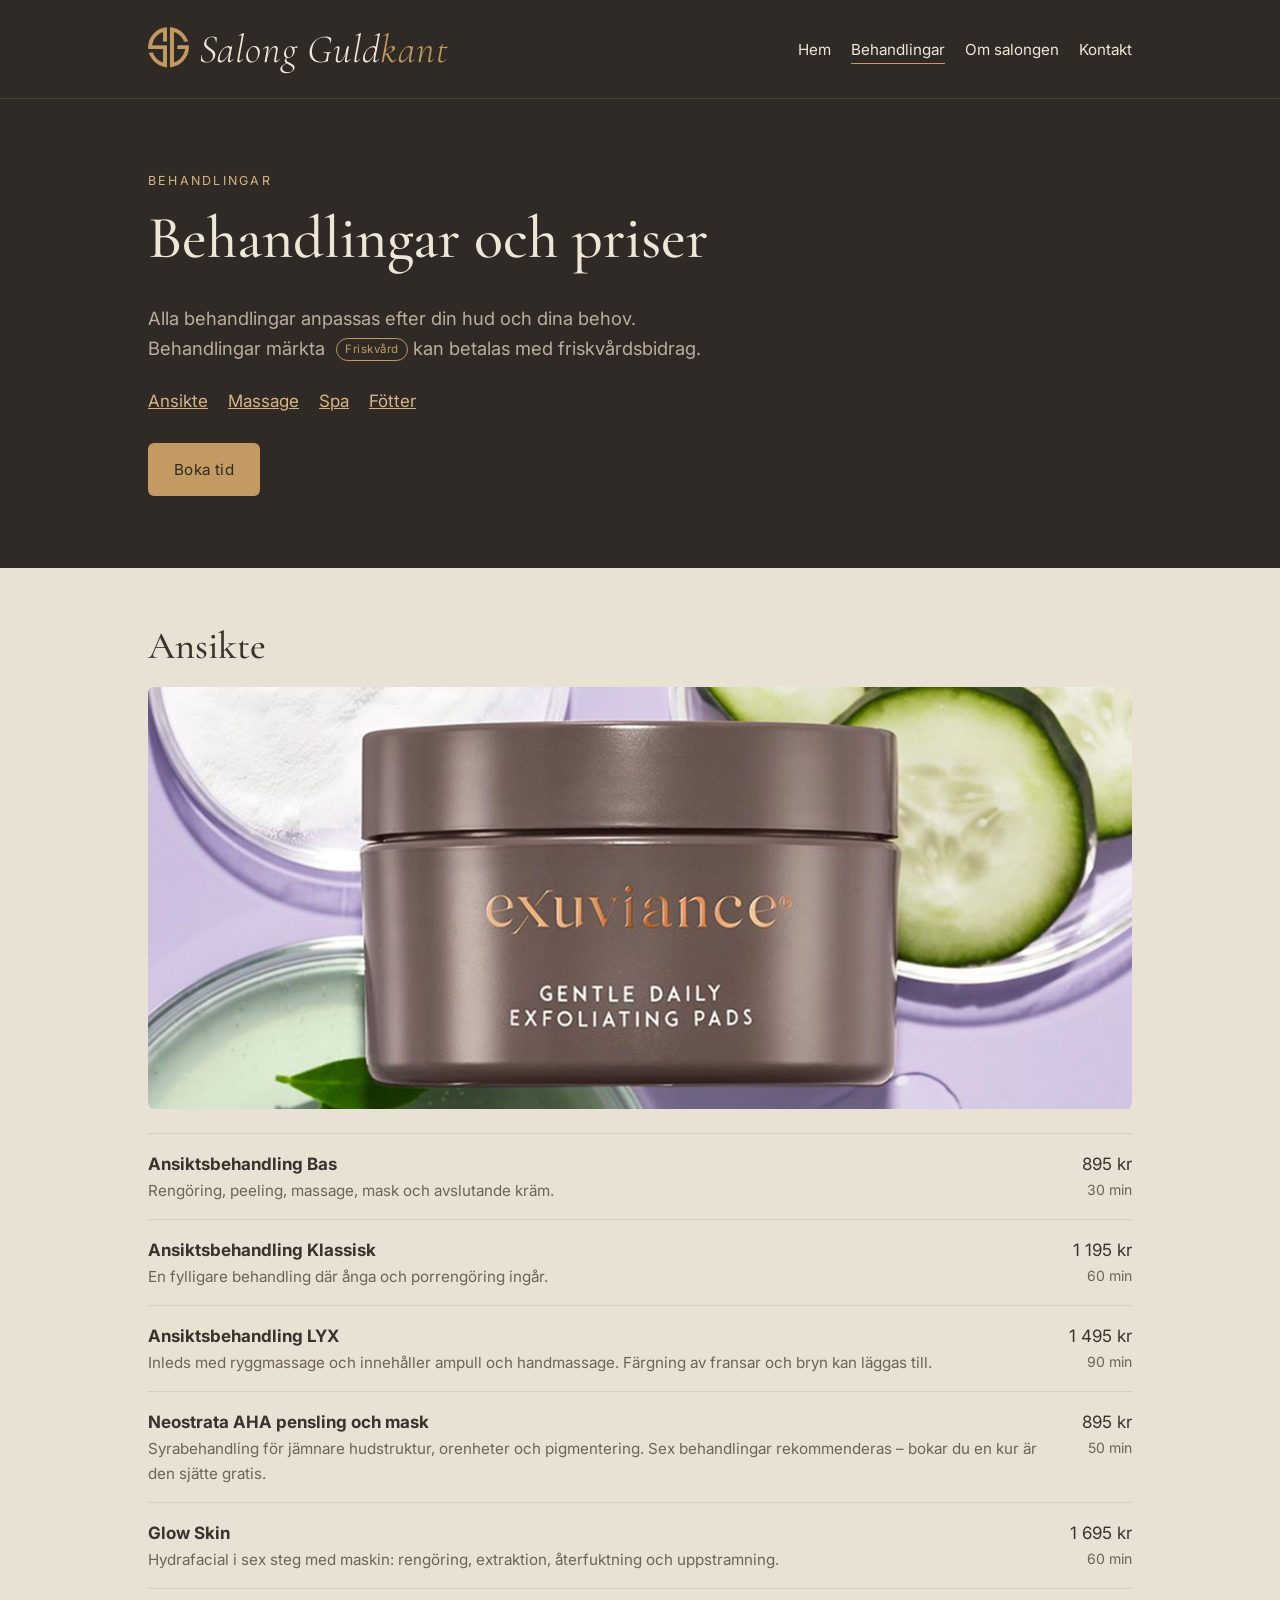
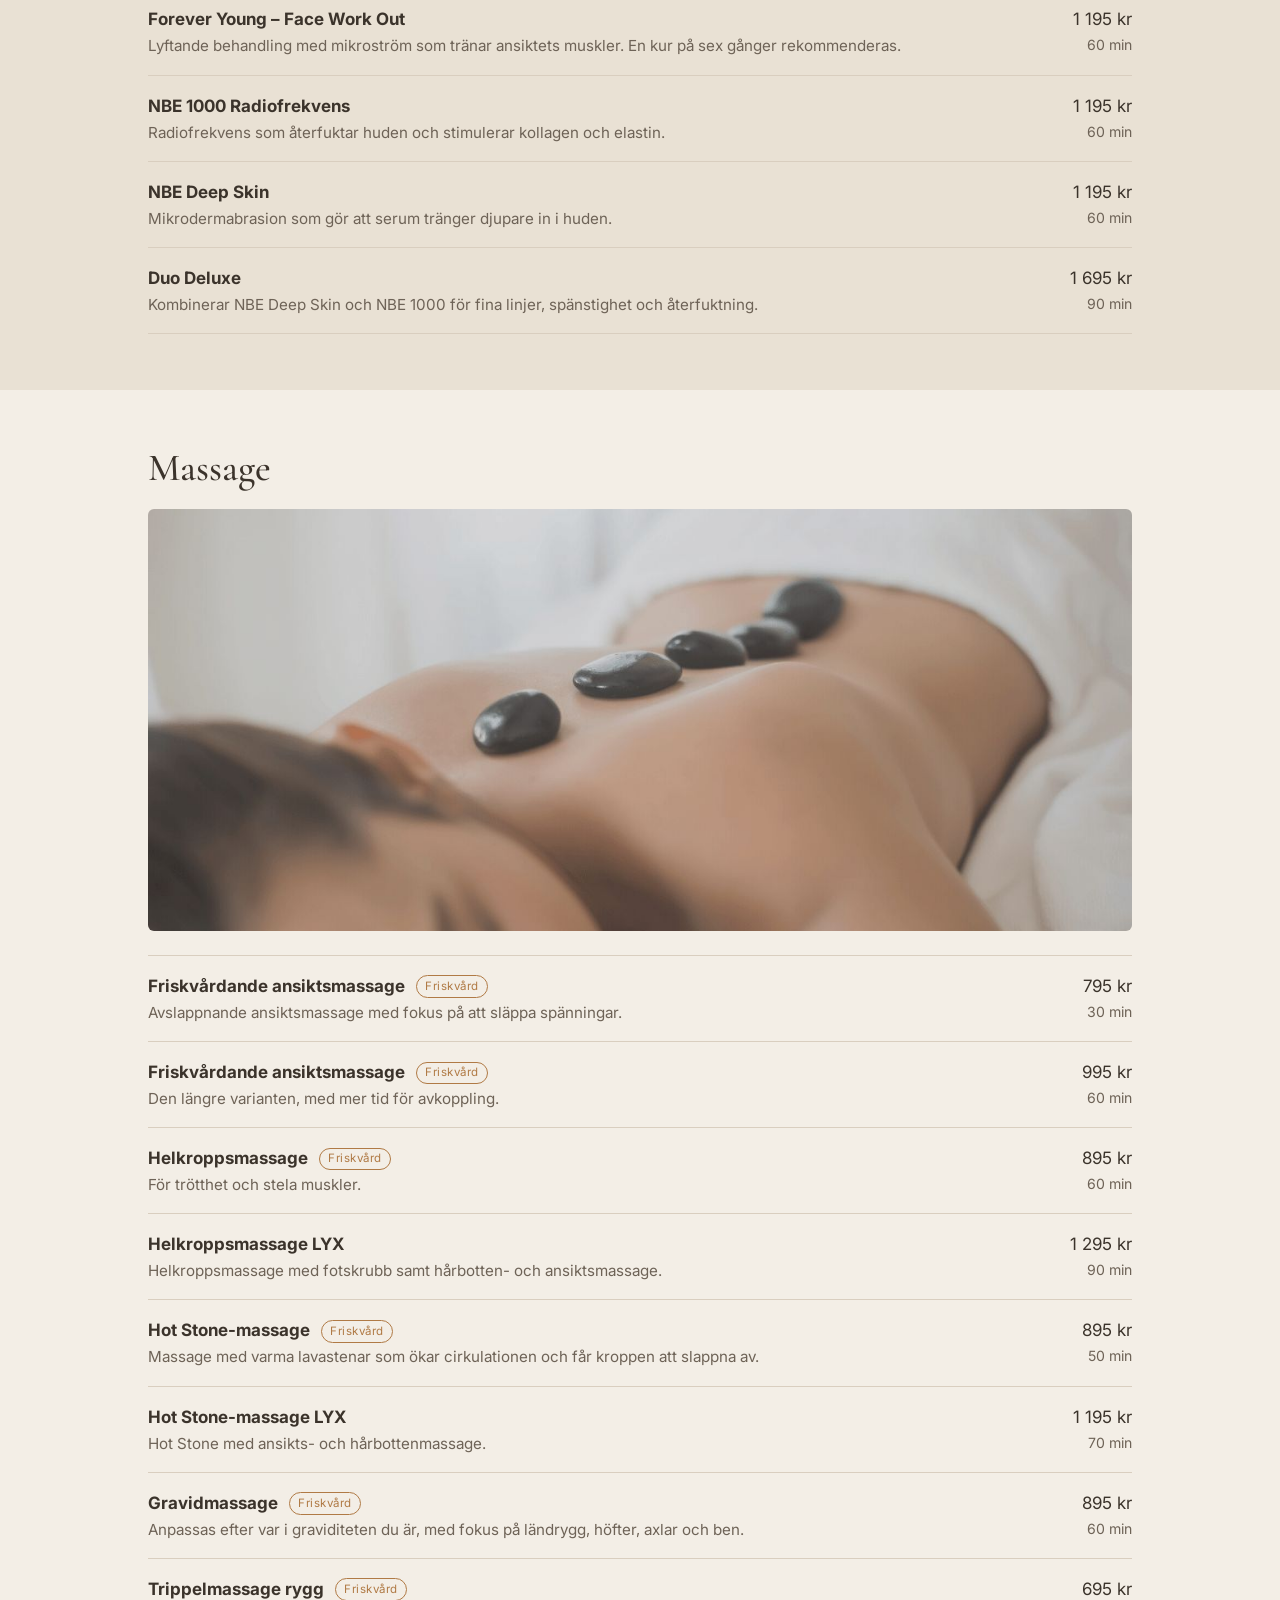
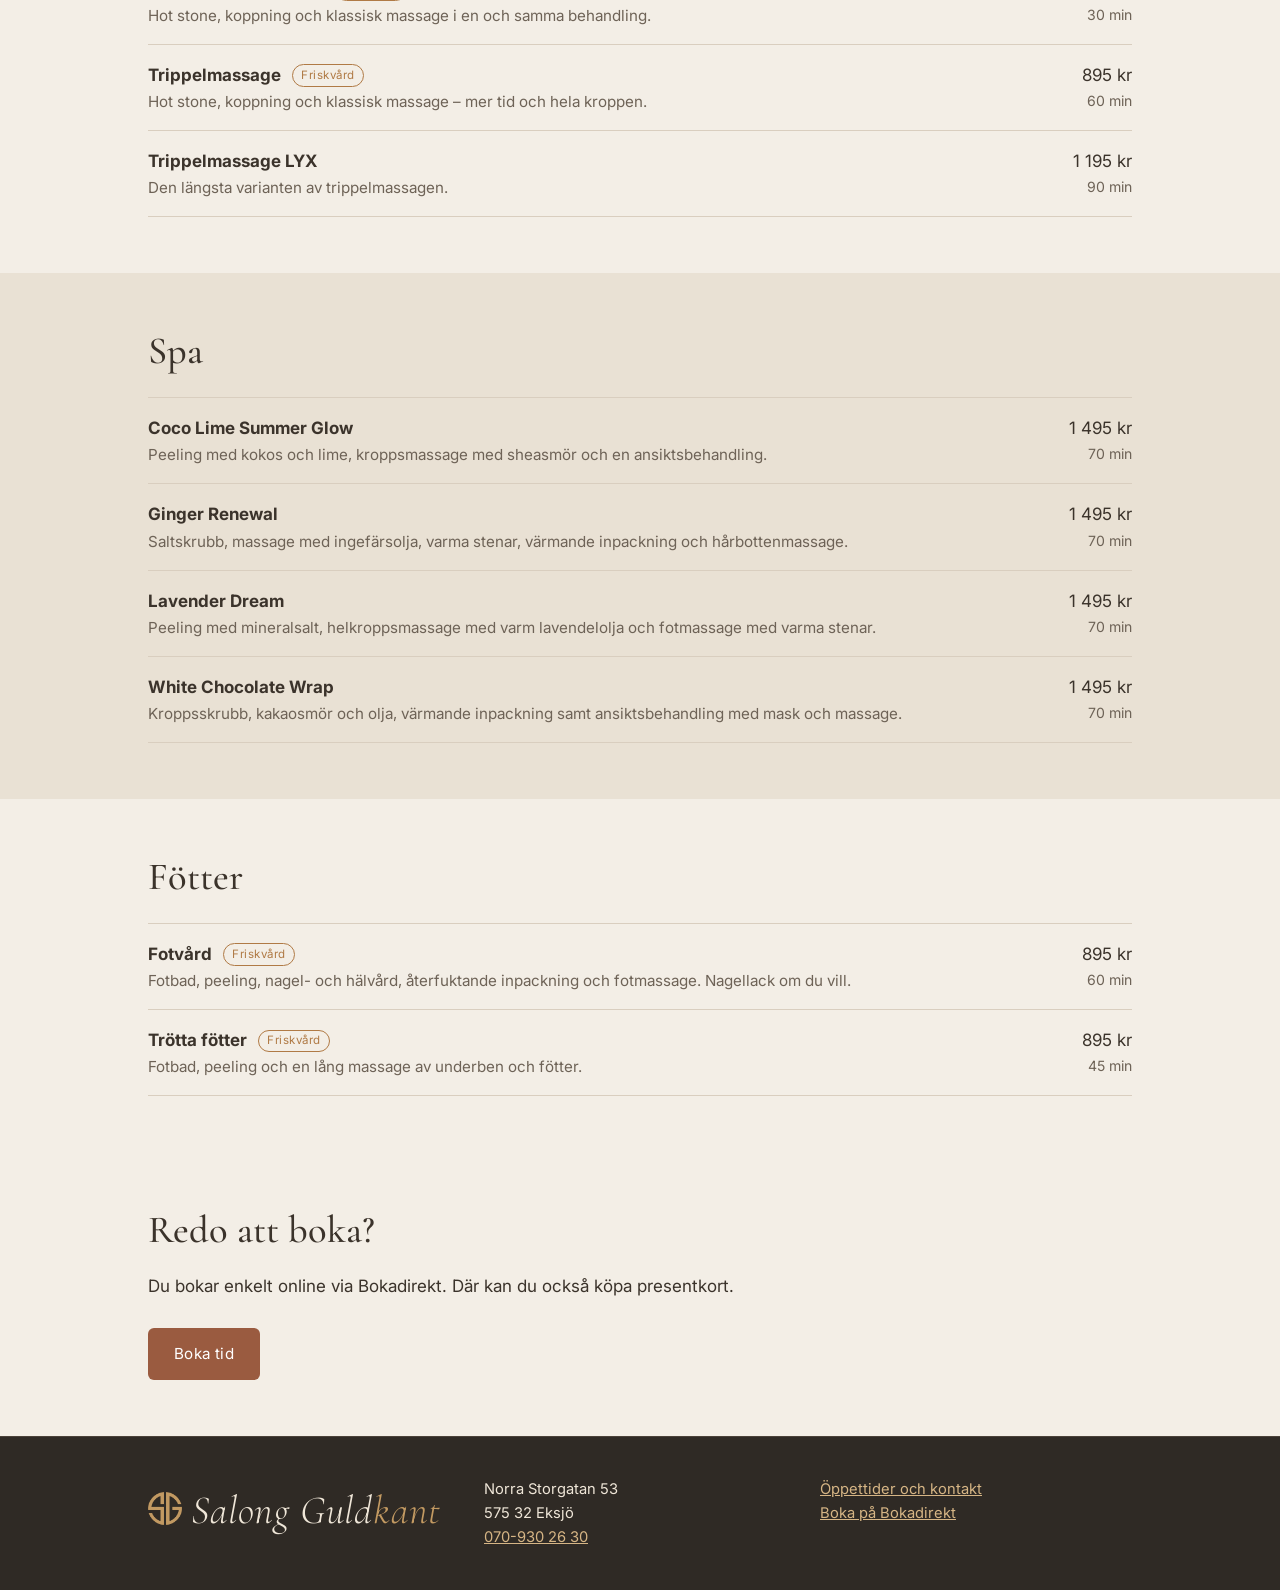
==== commit 638c548f: "Ännu lite större text för salongens namn Co-Authored-By: Claude Opus 5.5 <noreply@anthropic.com> Cla" ====
--- a/behandlingar.html
+++ b/behandlingar.html
@@ -8,7 +8,7 @@
   <link rel="preconnect" href="https://fonts.googleapis.com">
   <link rel="preconnect" href="https://fonts.gstatic.com" crossorigin>
   <link href="https://fonts.googleapis.com/css2?family=Cormorant+Garamond:ital,wght@0,500;1,300&family=Inter:wght@400;600&display=swap" rel="stylesheet">
-  <link rel="stylesheet" href="css/style.css?v=202611102141">
+  <link rel="stylesheet" href="css/style.css?v=202611102142">
   <link rel="icon" type="image/png" href="bilder/favicon.png">
 </head>
 <body>
@@ -232,6 +232,6 @@
     <a class="knapp knapp--ljus" href="tel:+46709302630">Ring</a>
     <a class="knapp" href="https://www.bokadirekt.se/places/salong-guldkant-137428" target="_blank" rel="noopener">Boka tid</a>
   </div>
-  <script src="js/meny.js?v=202611102141"></script>
+  <script src="js/meny.js?v=202611102142"></script>
 </body>
 </html>
--- a/css/style.css
+++ b/css/style.css
@@ -87,7 +87,7 @@
   gap: 0.6rem;
   margin: 0;
   font-family: var(--typsnitt-rubrik);
-  font-size: 2.2rem;
+  font-size: 2.5rem;
   font-weight: 300;        /* Cormorant Garamond Light Italic – valt 2026-11-10 */
   font-style: italic;
   letter-spacing: 0.02em;
@@ -387,6 +387,6 @@
   .bokaband .knapp--ljus { flex: 0 0 auto; }
   body { padding-bottom: 4.75rem; }
   .sidhuvud .behallare { padding-top: 0.75rem; padding-bottom: 0.75rem; }
-  .sidhuvud .logga { font-size: 1.8rem; }
+  .sidhuvud .logga { font-size: 2rem; }
   .sidhuvud .logga img { height: 38px; }
 }
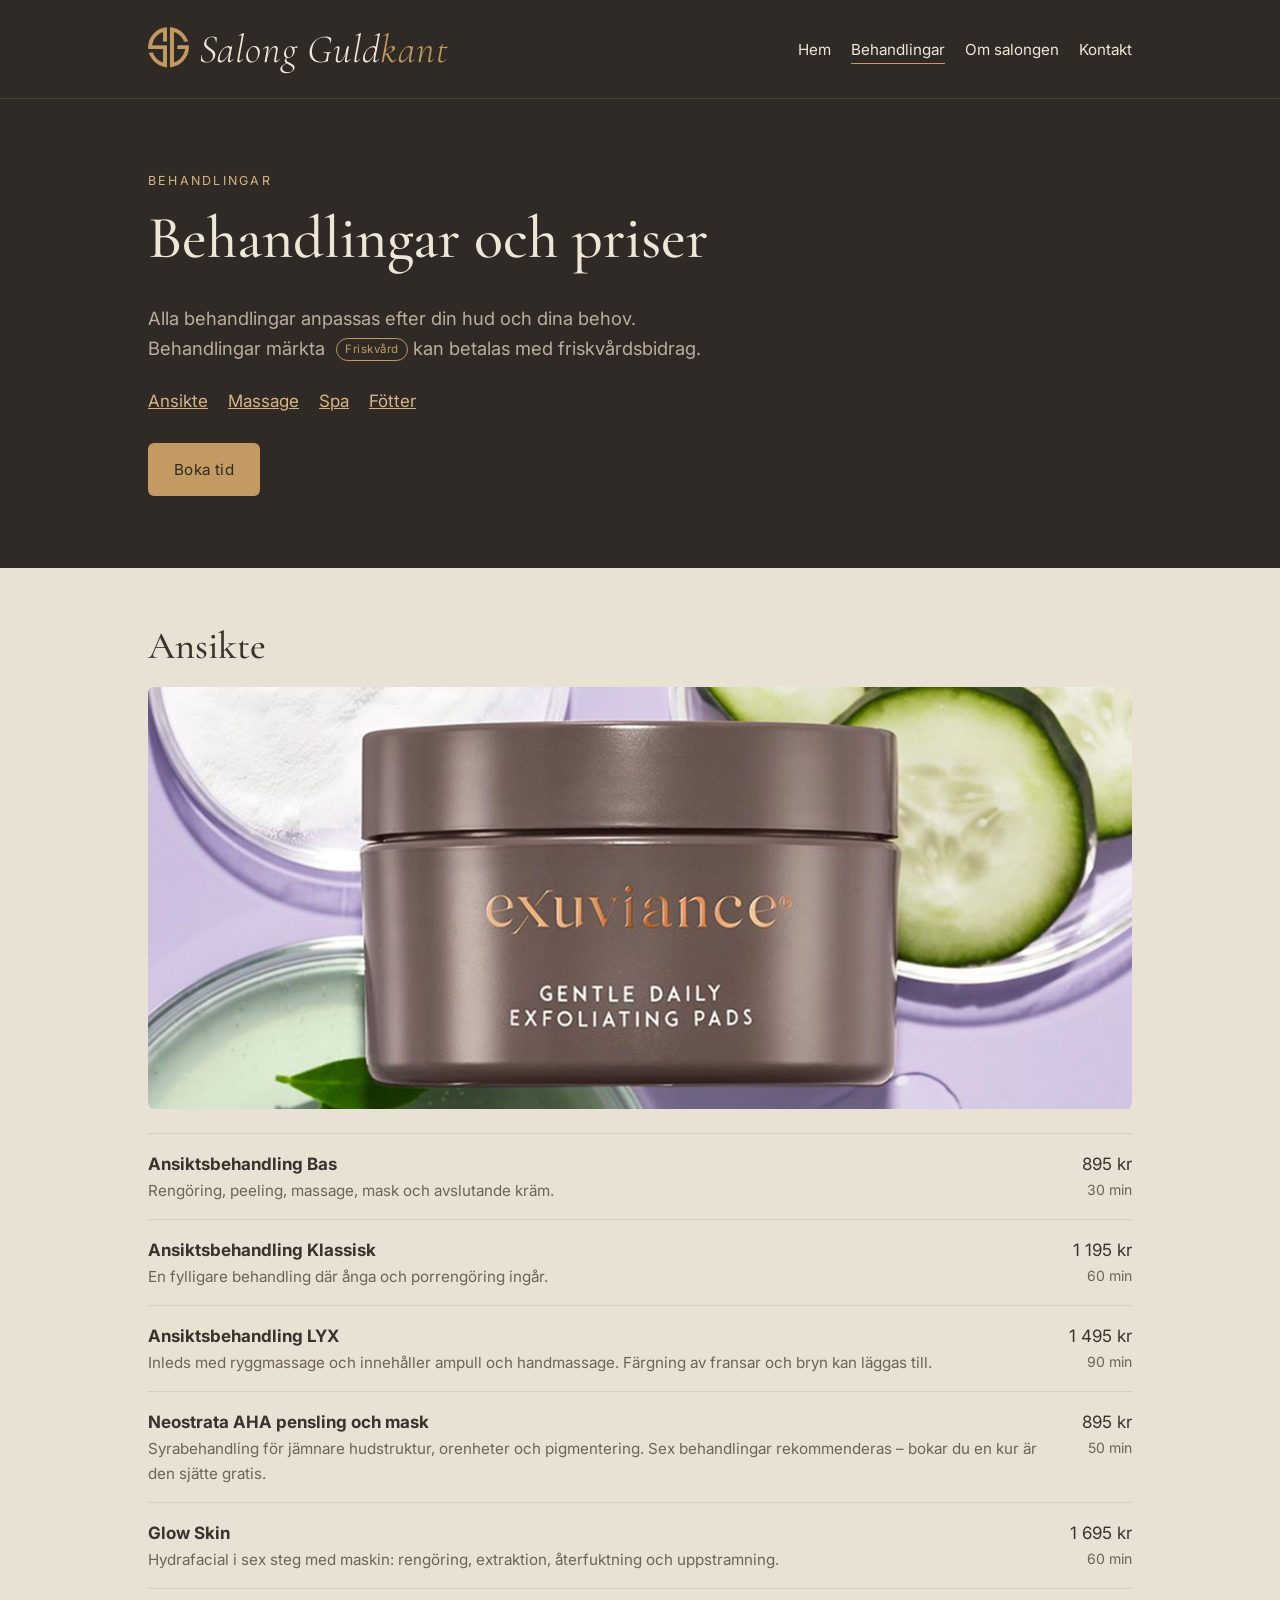
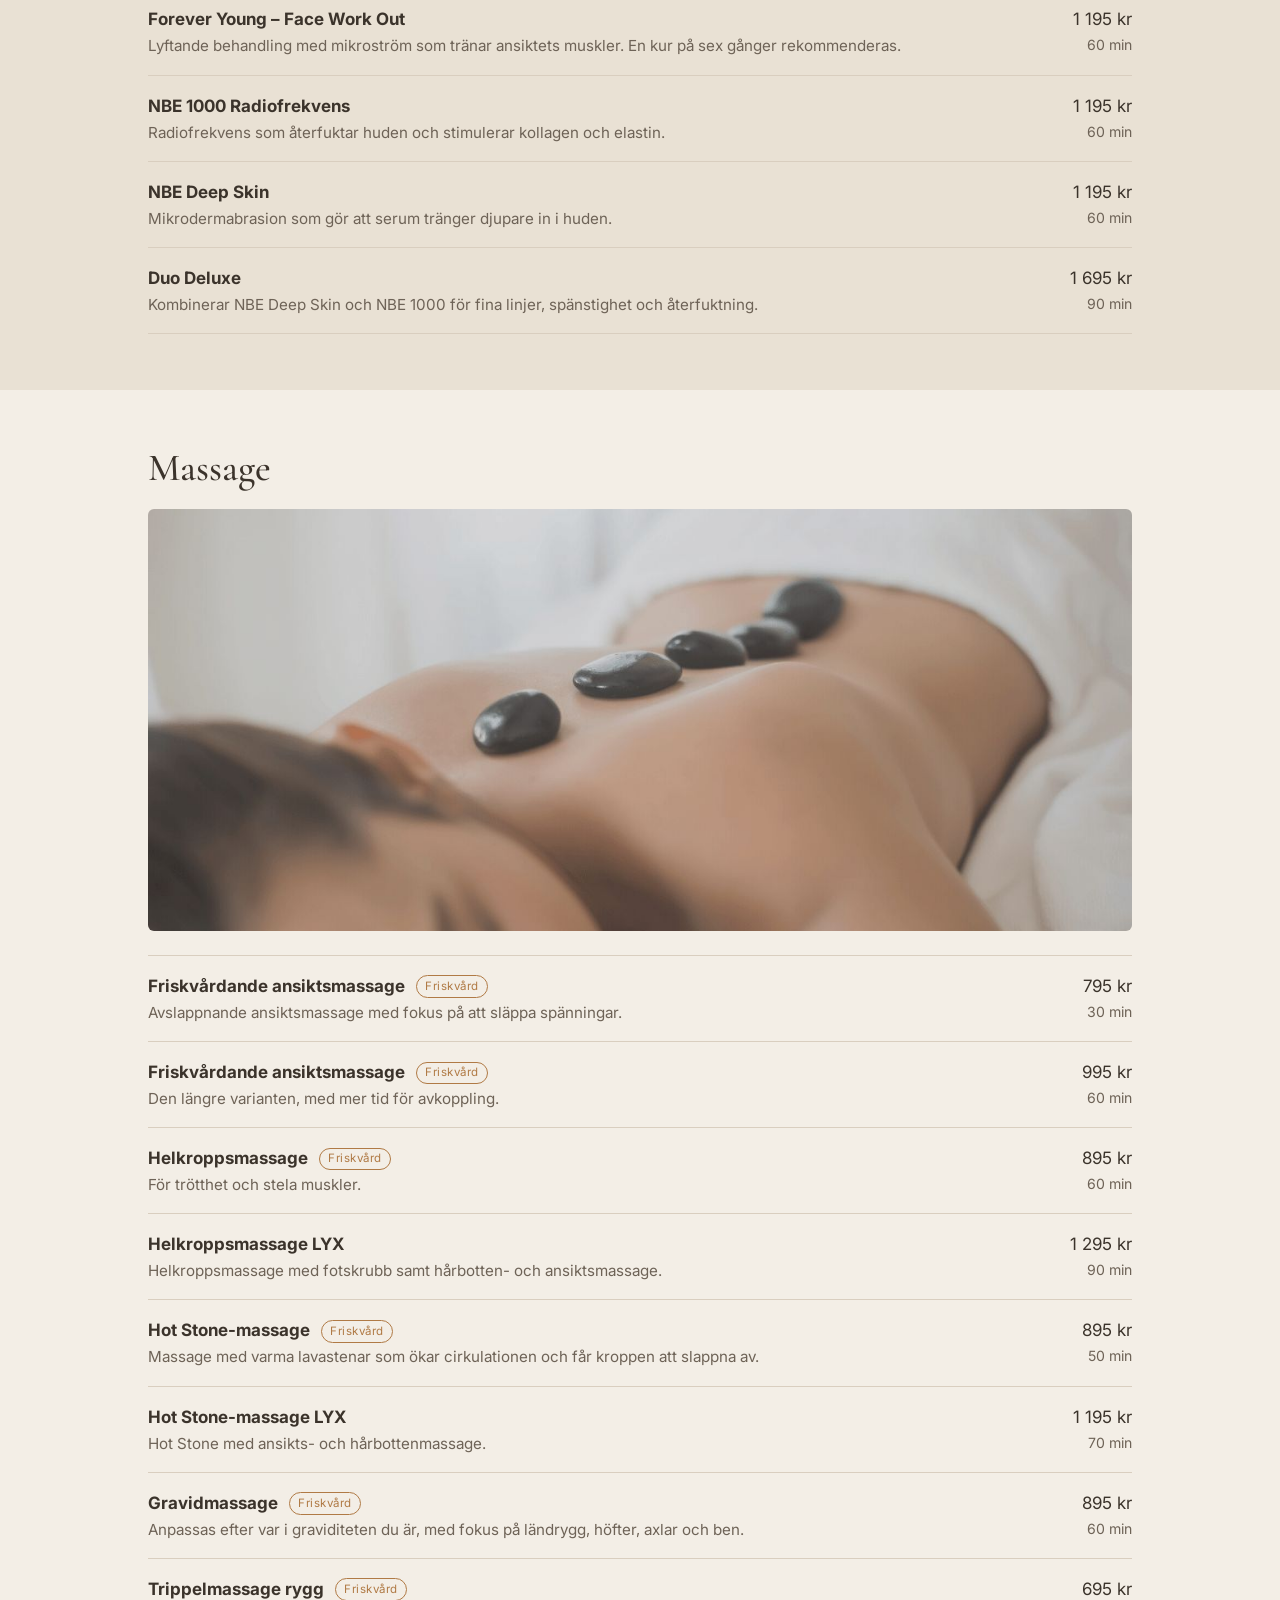
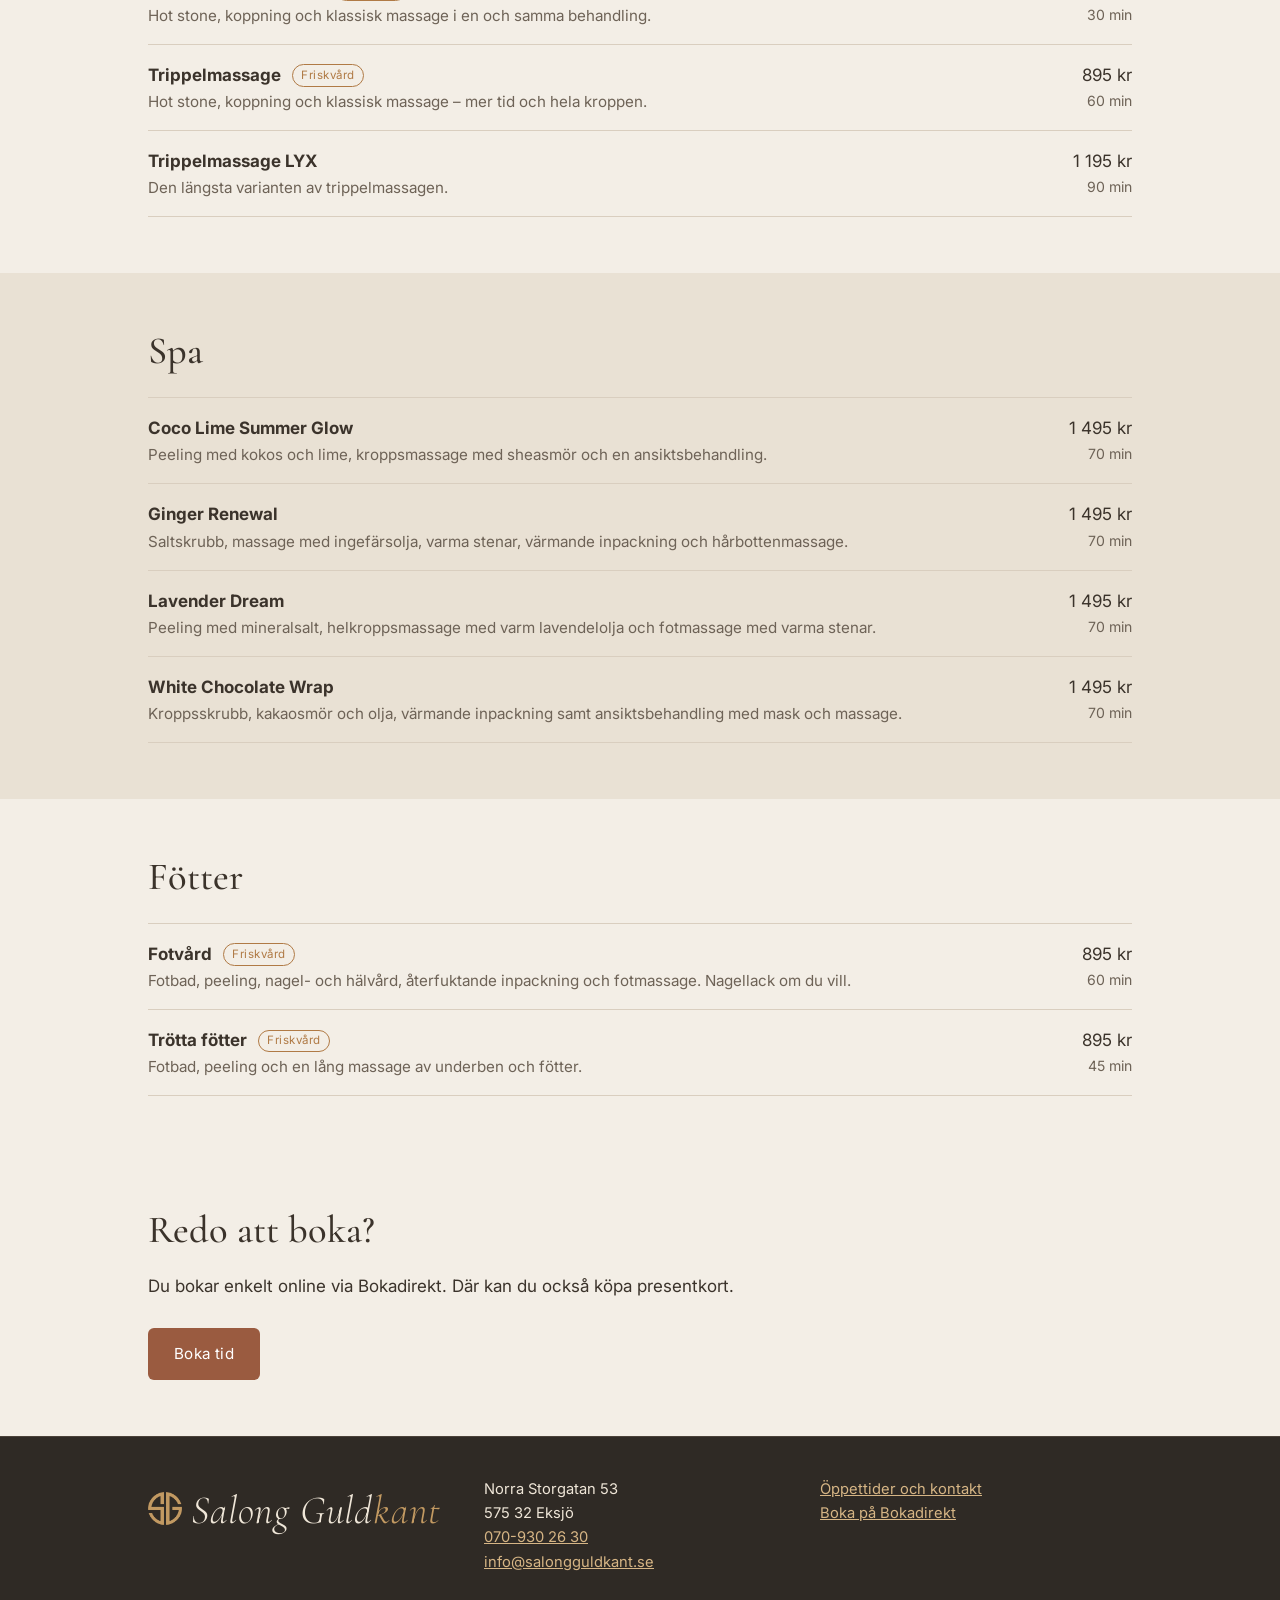
==== commit 955d01c7: "Lägg till e-postadressen info@salongguldkant.se Co-Authored-By: Claude Opus 5.5 <noreply@anthropic.c" ====
--- a/behandlingar.html
+++ b/behandlingar.html
@@ -220,6 +220,7 @@
       <div>
         <p>Norra Storgatan 53<br>575 32 Eksjö</p>
         <p><a href="tel:+46709302630">070-930 26 30</a></p>
+        <p><a href="mailto:info@salongguldkant.se">info@salongguldkant.se</a></p>
       </div>
       <div>
         <p><a href="kontakt.html">Öppettider och kontakt</a></p>
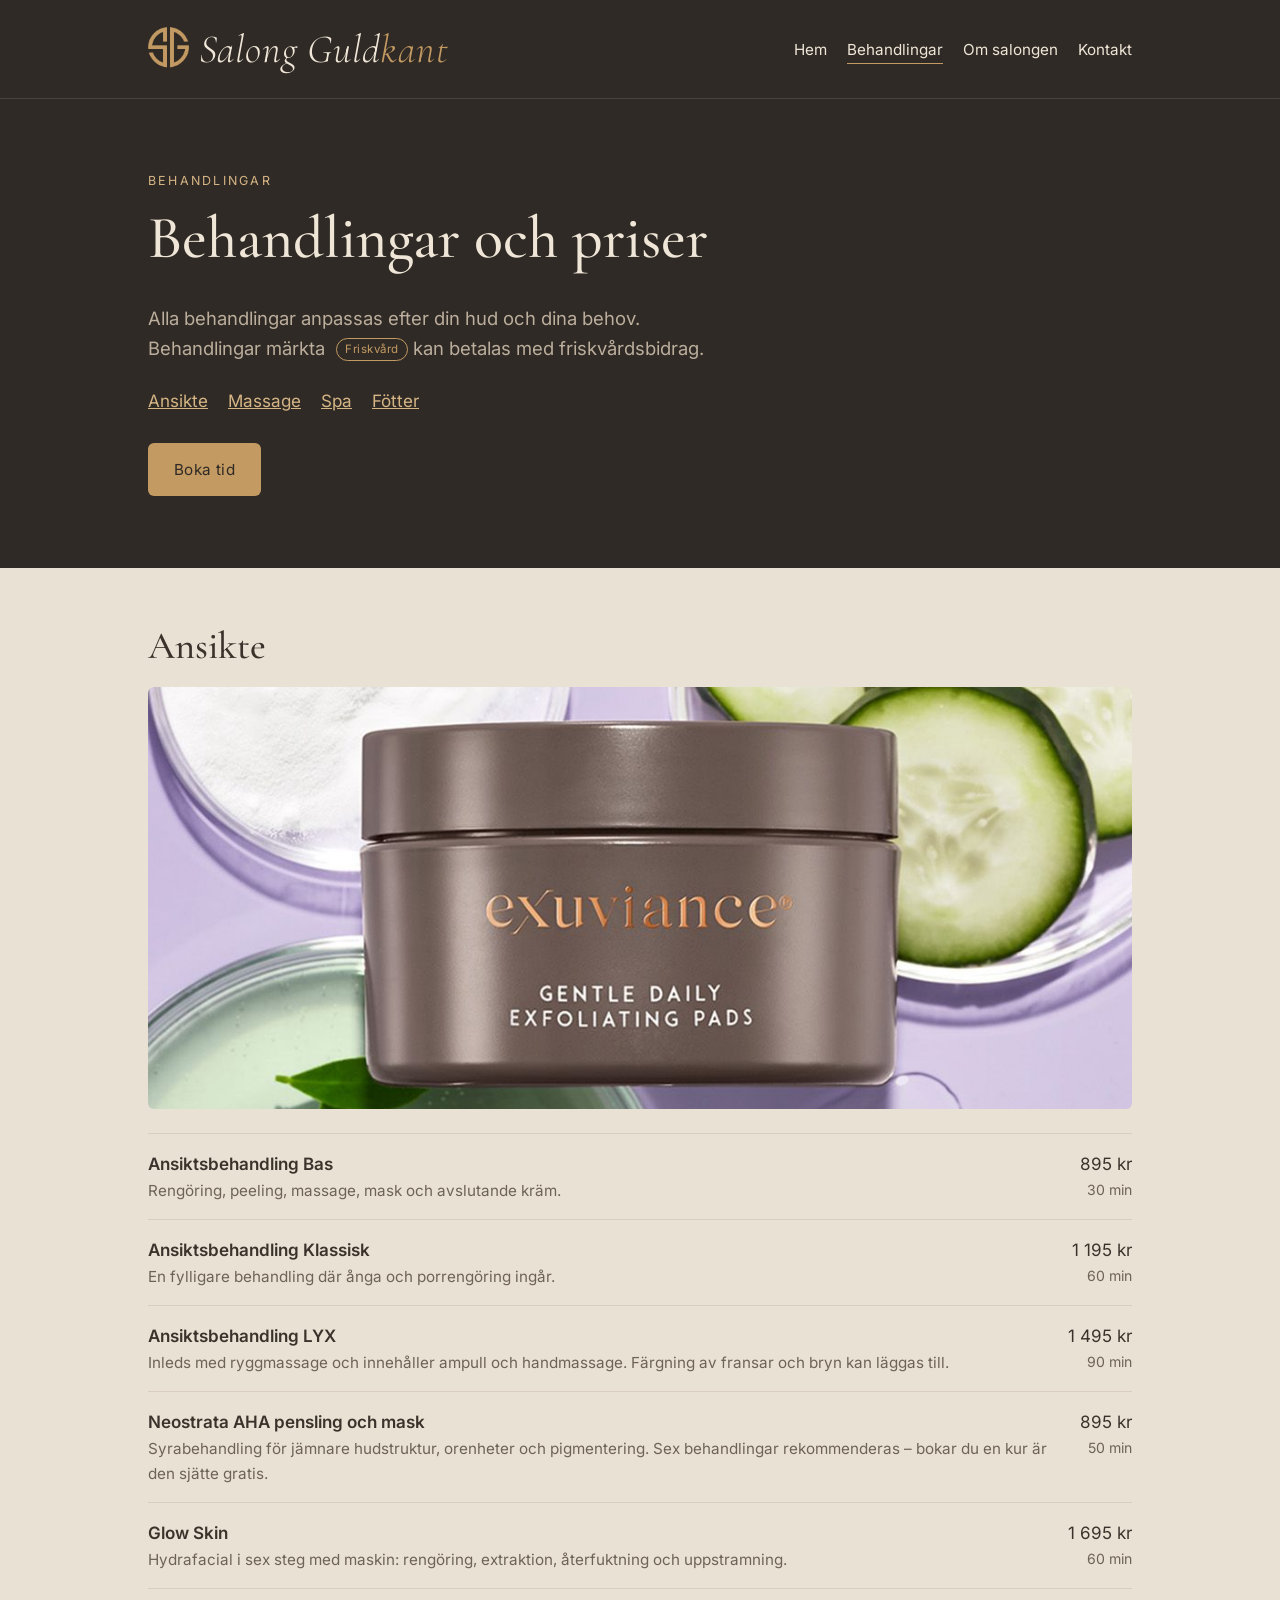
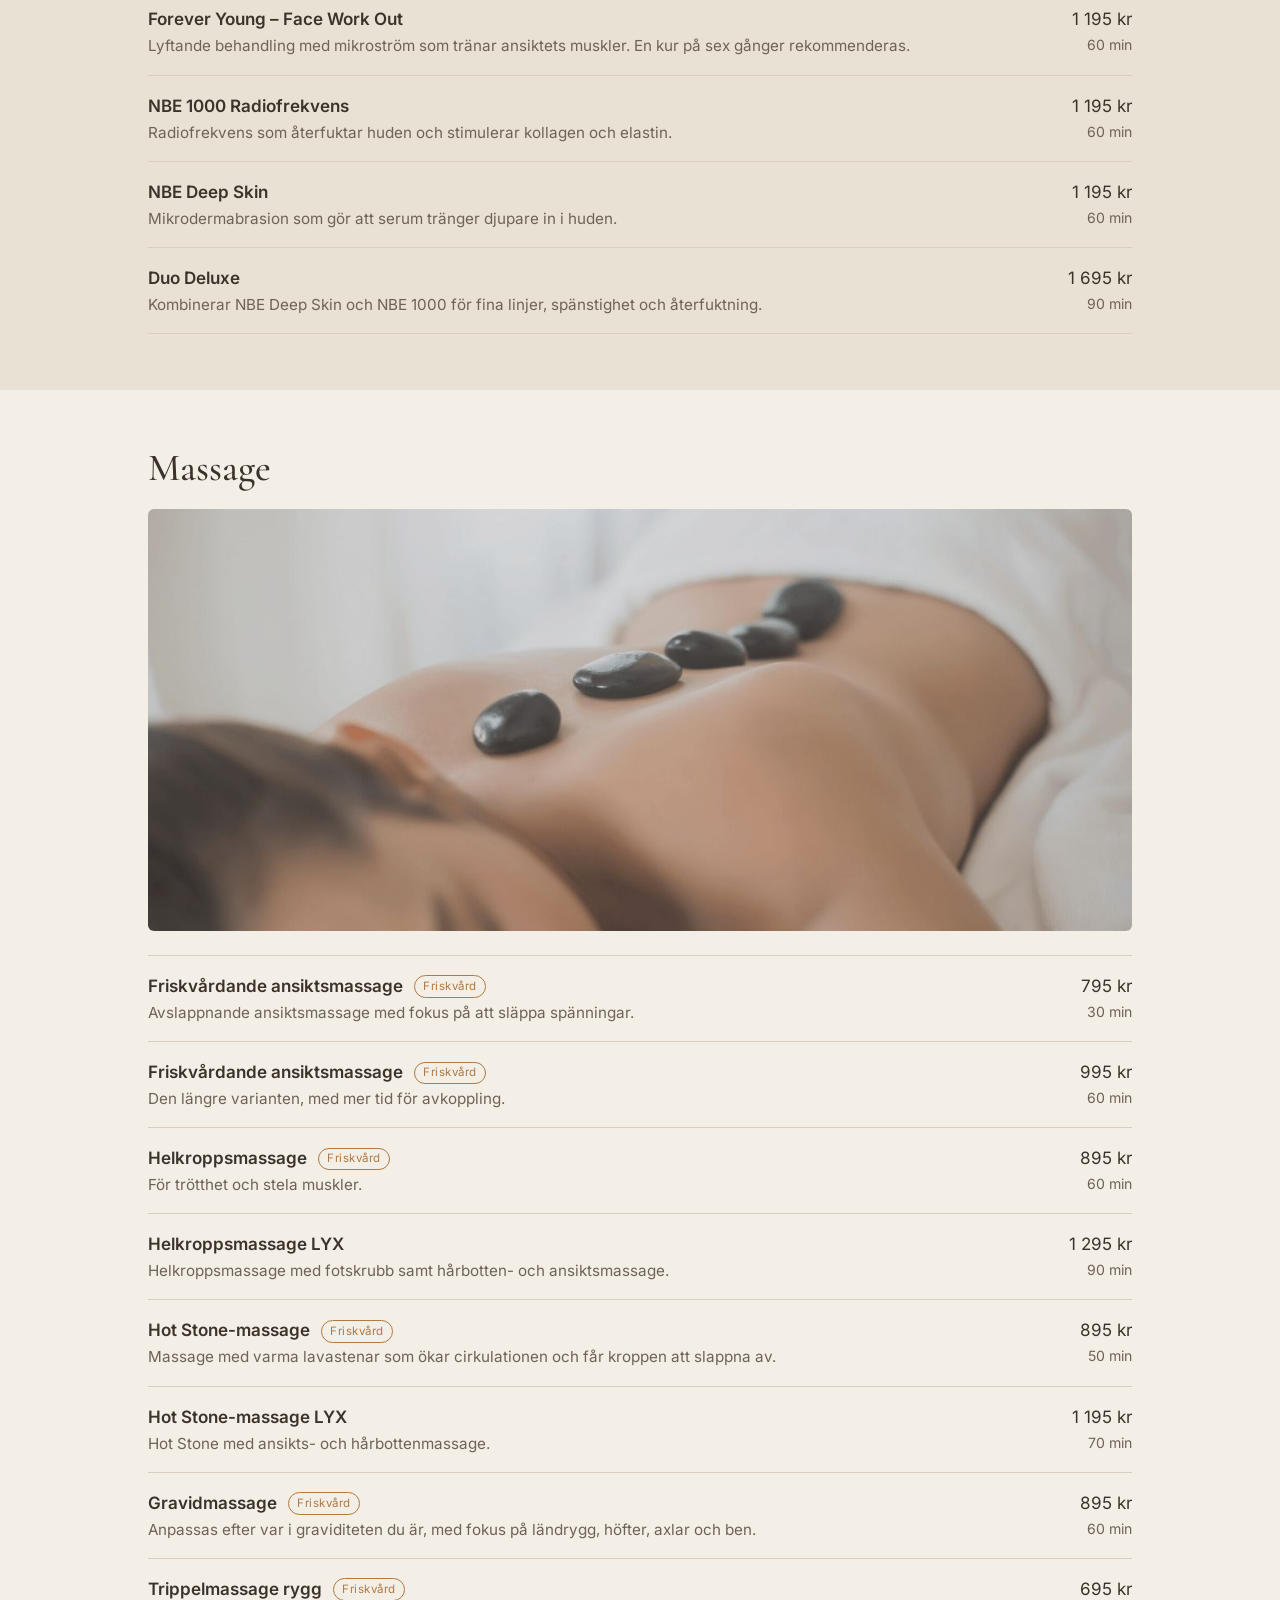
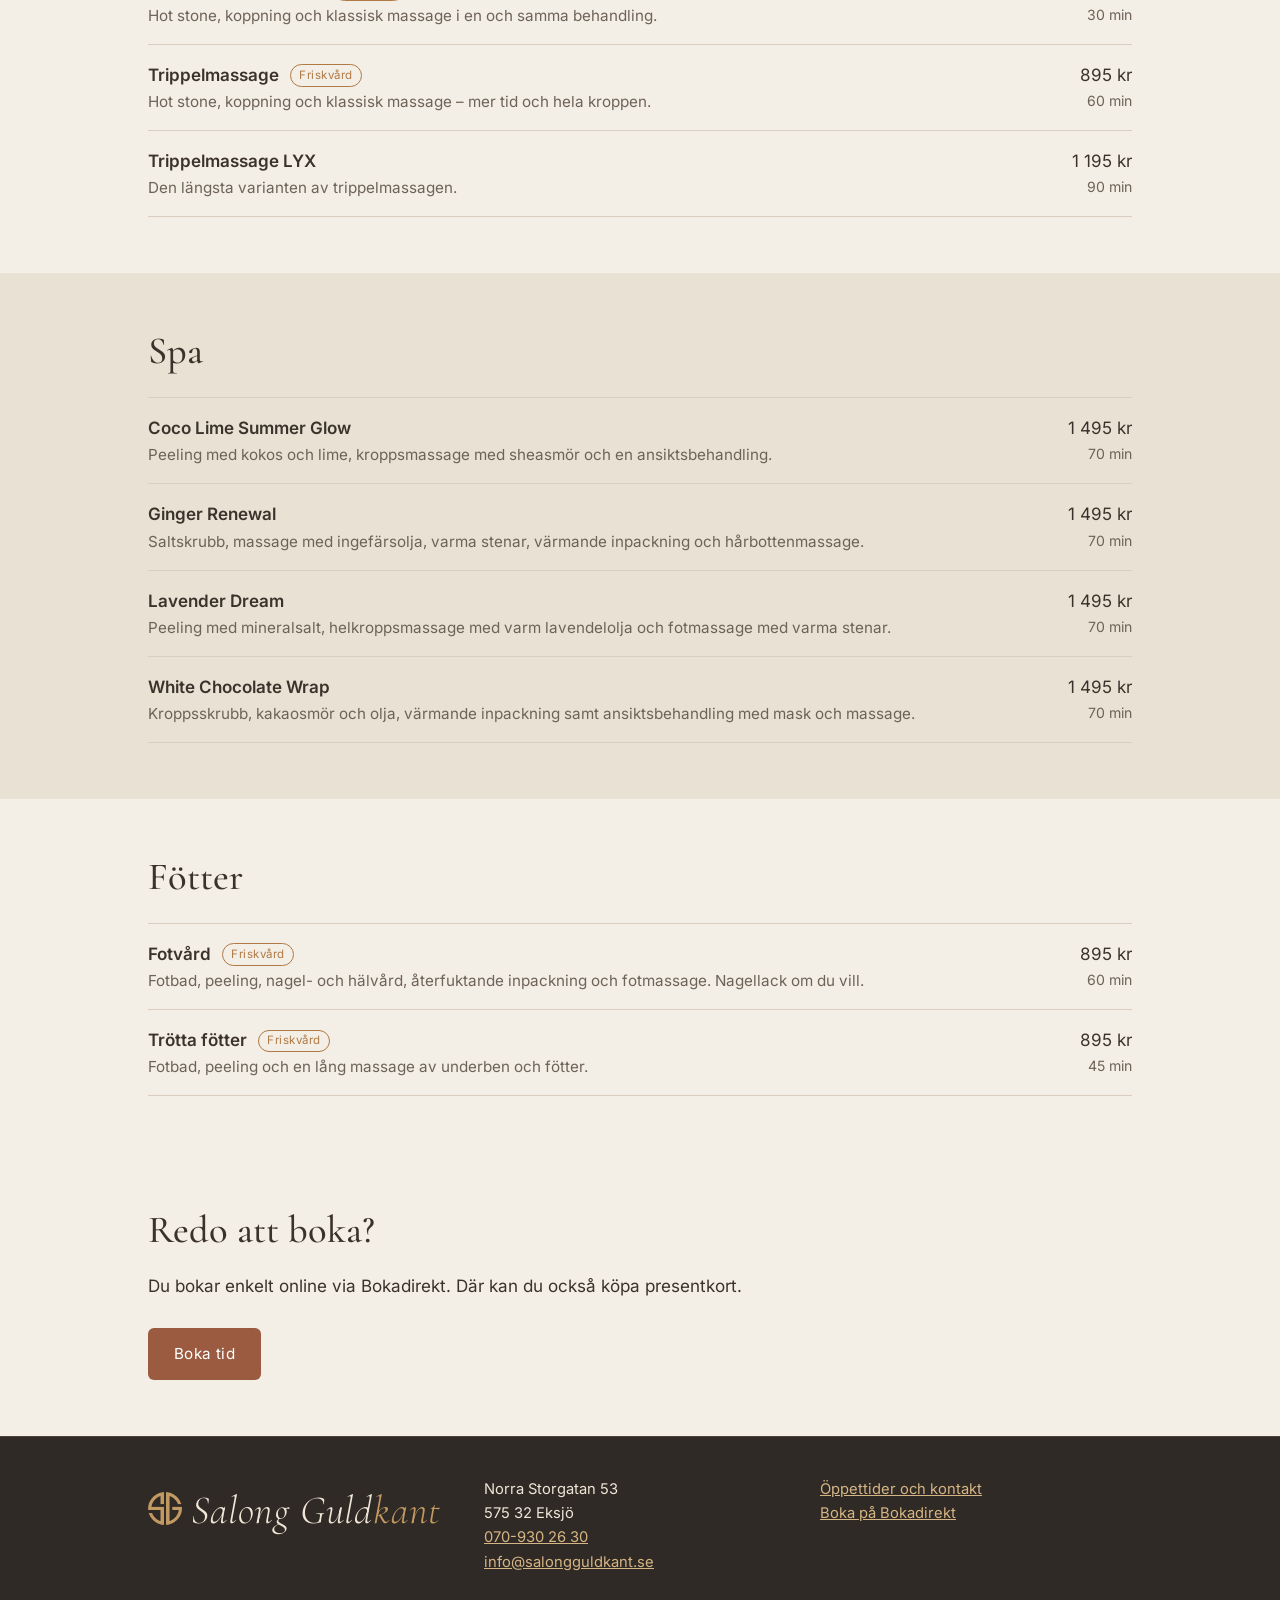
==== commit 159faa9e: "Lägg typsnitten på egna sajten i stället för Google Fonts Co-Authored-By: Claude Opus 5.5 <noreply@a" ====
--- a/behandlingar.html
+++ b/behandlingar.html
@@ -5,9 +5,7 @@
   <meta name="viewport" content="width=device-width, initial-scale=1">
   <title>Behandlingar och priser – Salong Guldkant, Eksjö</title>
   <meta name="description" content="Ansiktsbehandlingar, massage, spa och fotvård hos Salong Guldkant i Eksjö – med priser och tider.">
-  <link rel="preconnect" href="https://fonts.googleapis.com">
-  <link rel="preconnect" href="https://fonts.gstatic.com" crossorigin>
-  <link href="https://fonts.googleapis.com/css2?family=Cormorant+Garamond:ital,wght@0,500;1,300&family=Inter:wght@400;600&display=swap" rel="stylesheet">
+  <link rel="stylesheet" href="css/typsnitt/typsnitt.css?v=202611131200">
   <link rel="stylesheet" href="css/style.css?v=202611102142">
   <link rel="icon" type="image/png" href="bilder/favicon.png">
 </head>
--- a/css/typsnitt/typsnitt.css
+++ b/css/typsnitt/typsnitt.css
@@ -0,0 +1,33 @@
+/* Typsnitt från Fontsource (SIL Open Font License 1.1, se OFL-*.txt) */
+
+@font-face {
+  font-family: 'Cormorant Garamond';
+  font-style: normal;
+  font-weight: 500;
+  font-display: swap;
+  src: url('cormorant-garamond-latin-500-normal.woff2') format('woff2');
+}
+
+@font-face {
+  font-family: 'Cormorant Garamond';
+  font-style: italic;
+  font-weight: 300;
+  font-display: swap;
+  src: url('cormorant-garamond-latin-300-italic.woff2') format('woff2');
+}
+
+@font-face {
+  font-family: 'Inter';
+  font-style: normal;
+  font-weight: 400;
+  font-display: swap;
+  src: url('inter-latin-400-normal.woff2') format('woff2');
+}
+
+@font-face {
+  font-family: 'Inter';
+  font-style: normal;
+  font-weight: 600;
+  font-display: swap;
+  src: url('inter-latin-600-normal.woff2') format('woff2');
+}
